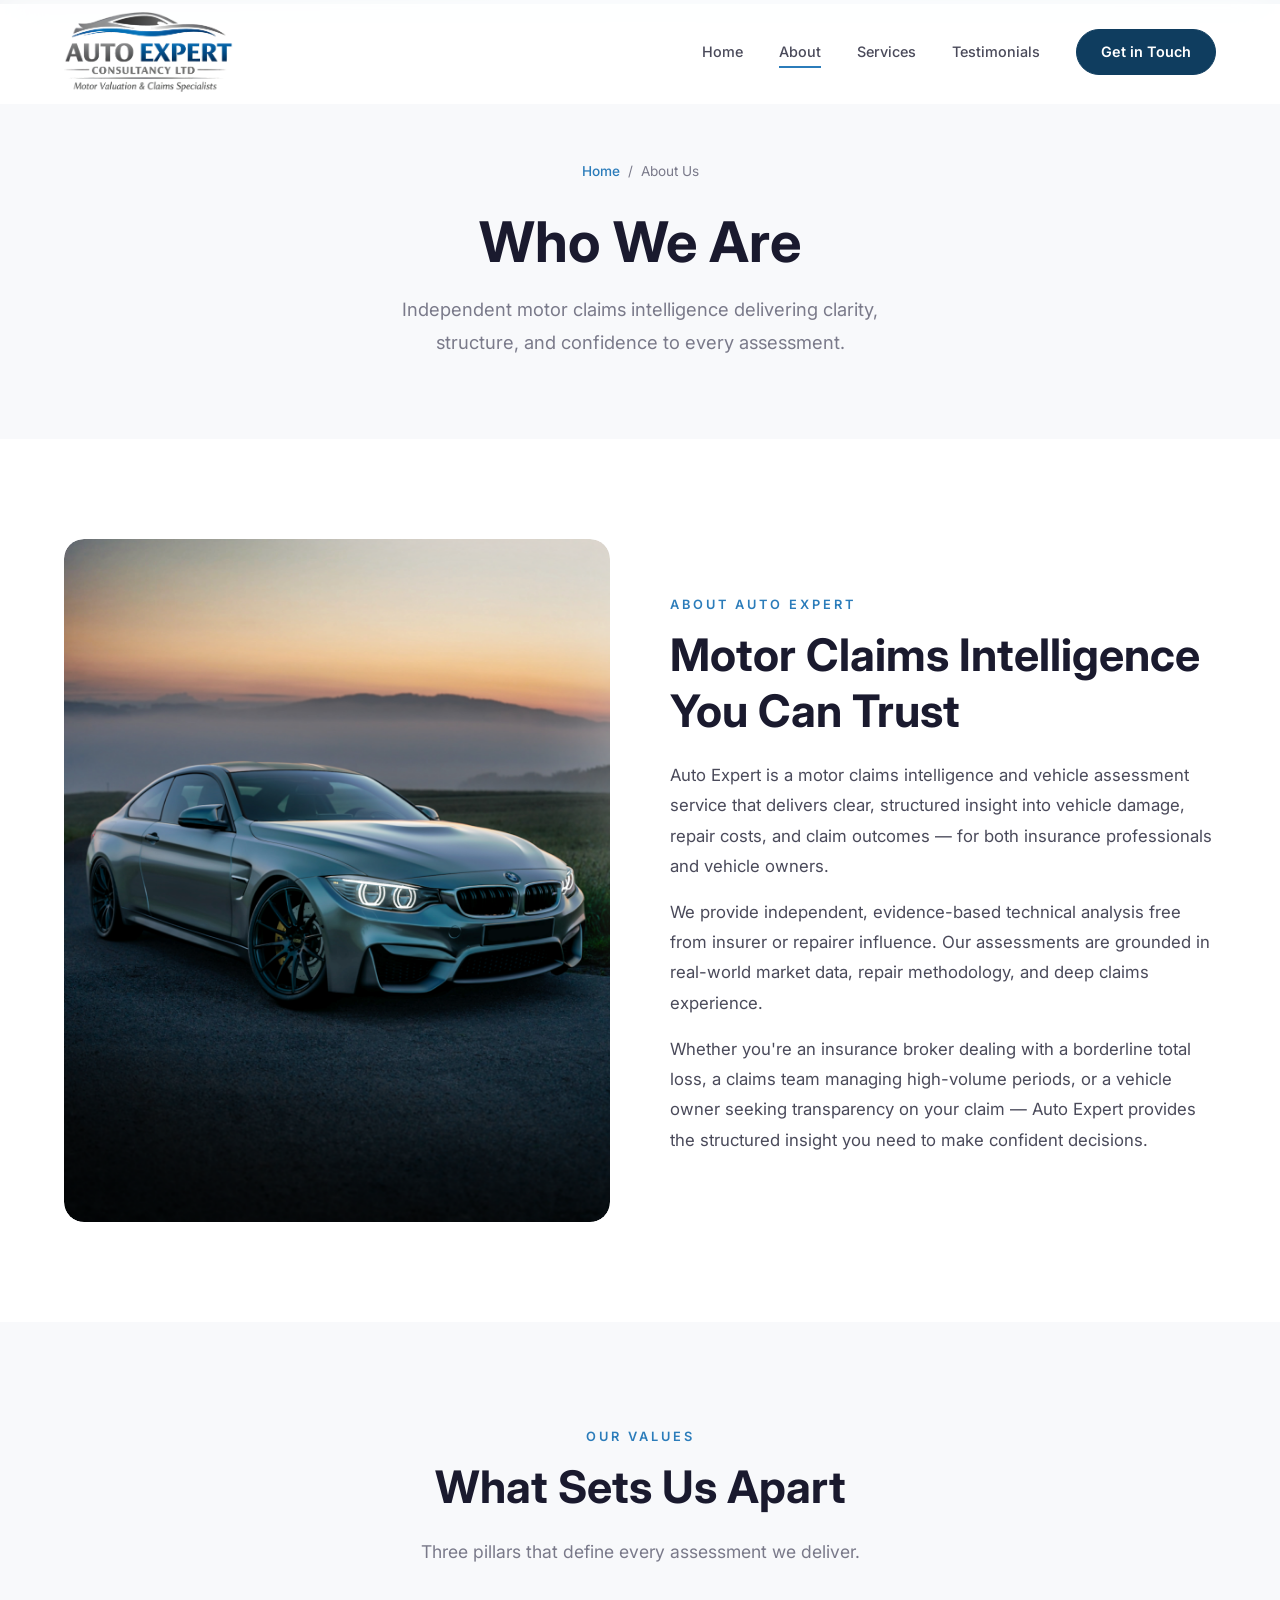
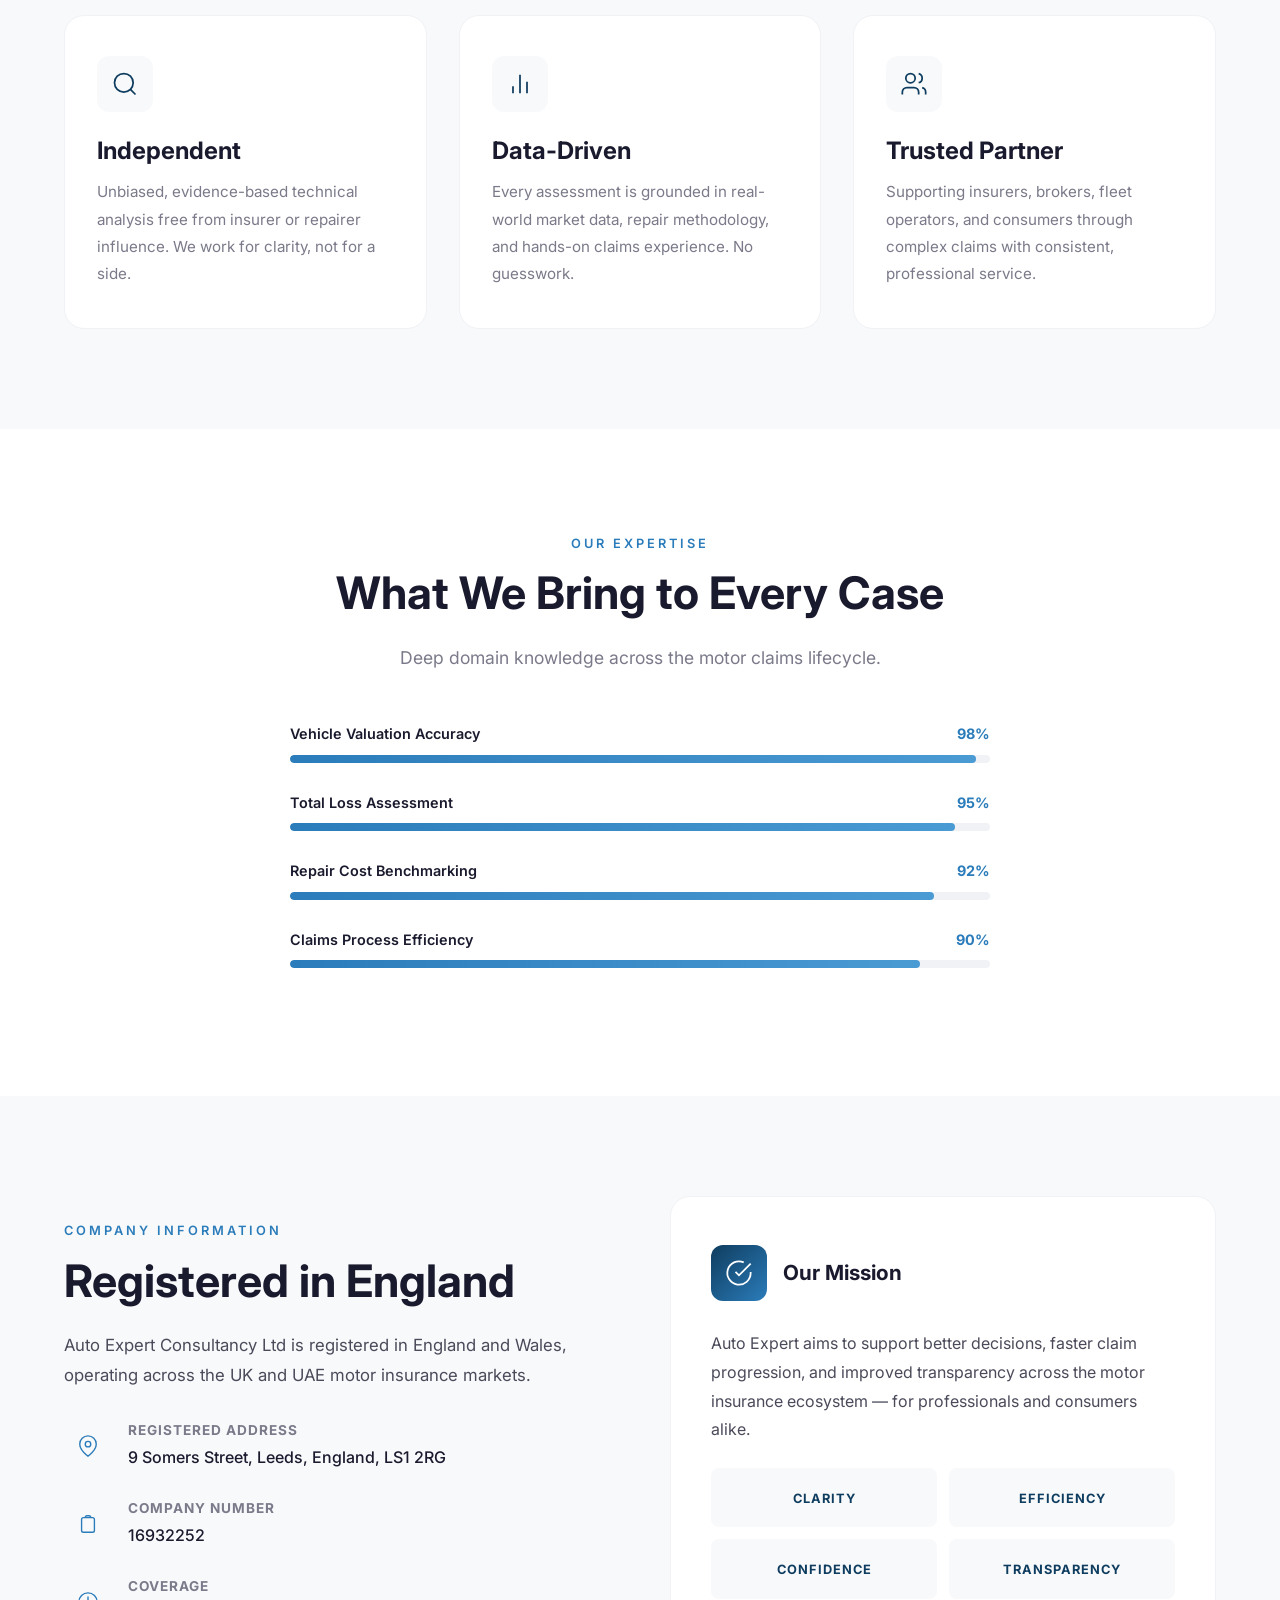
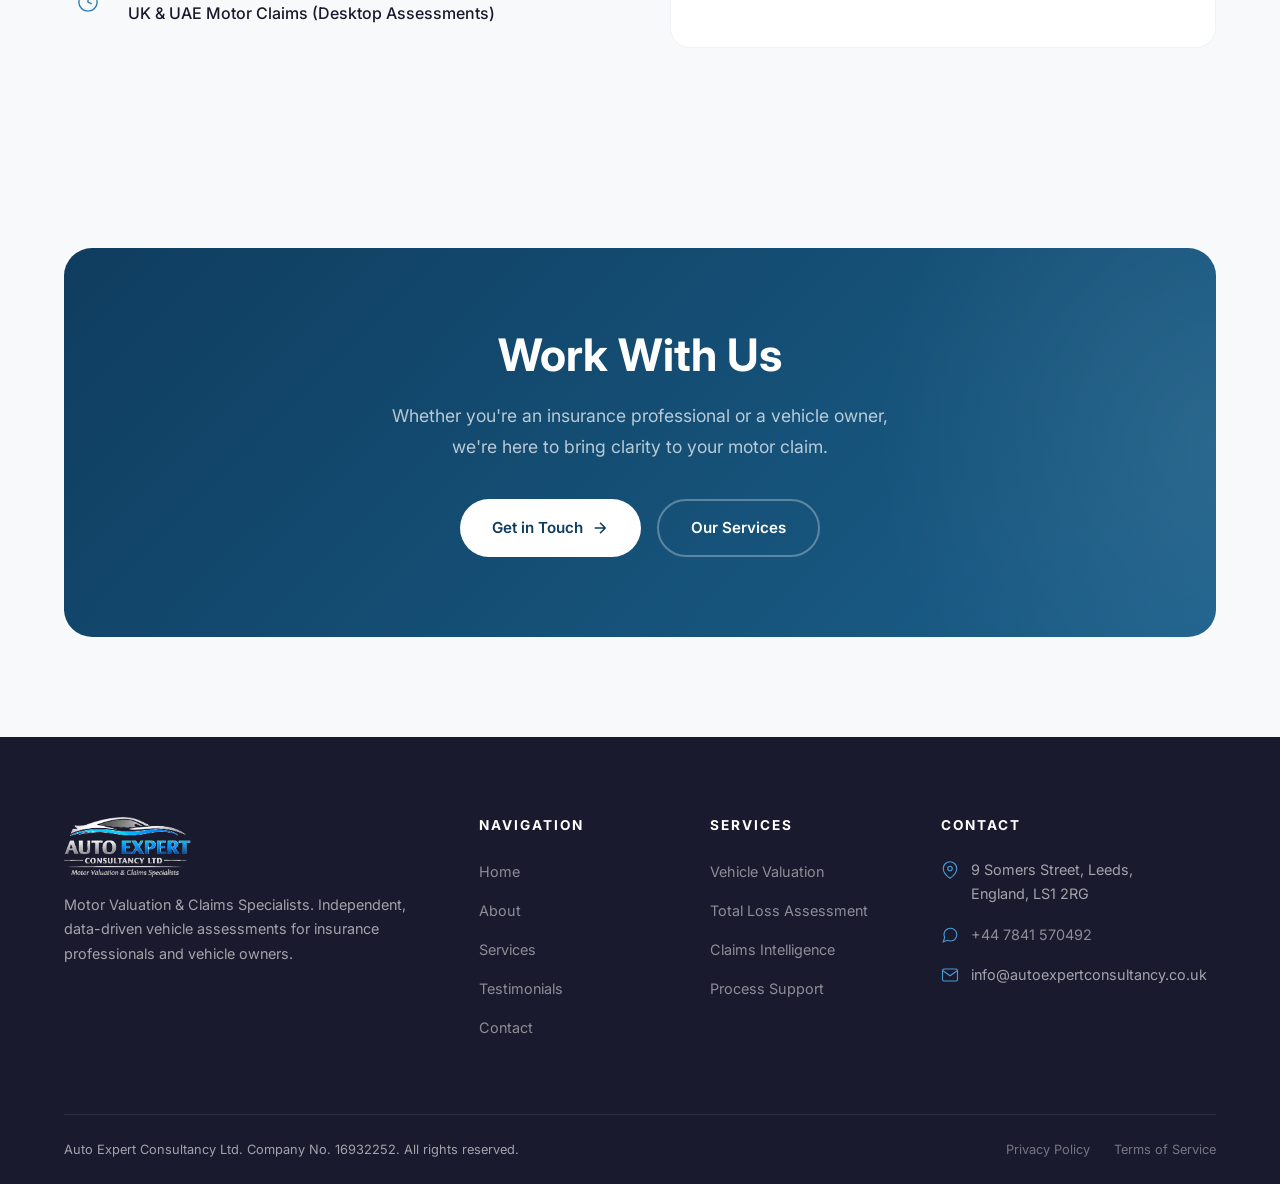
==== about.html @ 60168bc0 "Initial commit - Auto Expert Consultancy website Full multi-page website with modern animations, SVG" ====
<!DOCTYPE html>
<html lang="en">
<head>
  <meta charset="UTF-8">
  <meta name="viewport" content="width=device-width, initial-scale=1.0">
  <title>About Us | Auto Expert Consultancy Ltd</title>
  <meta name="description" content="Learn about Auto Expert Consultancy - an independent motor claims intelligence and vehicle assessment service operating across the UK and UAE.">
  <link rel="preconnect" href="https://fonts.googleapis.com">
  <link rel="preconnect" href="https://fonts.gstatic.com" crossorigin>
  <link href="https://fonts.googleapis.com/css2?family=Inter:wght@300;400;500;600;700;800&display=swap" rel="stylesheet">
  <link rel="stylesheet" href="css/style.css">
</head>
<body>

  <!-- Navigation -->
  <nav class="navbar navbar-inner" id="navbar">
    <div class="container">
      <a href="index.html" class="nav-logo">
        <img src="images/logo.png" alt="Auto Expert Consultancy Ltd" class="logo-img">
      </a>
      <div class="nav-links" id="navLinks">
        <a href="index.html">Home</a>
        <a href="about.html" class="active">About</a>
        <a href="services.html">Services</a>
        <a href="testimonials.html">Testimonials</a>
        <a href="contact.html" class="nav-cta">Get in Touch</a>
      </div>
      <div class="nav-toggle" id="navToggle">
        <span></span>
        <span></span>
        <span></span>
      </div>
    </div>
  </nav>
  <div class="nav-overlay" id="navOverlay"></div>

  <!-- Page Header -->
  <section class="page-header">
    <div class="container">
      <div class="breadcrumb">
        <a href="index.html">Home</a>
        <span>/</span>
        <span>About Us</span>
      </div>
      <h1>Who We Are</h1>
      <p>Independent motor claims intelligence delivering clarity, structure, and confidence to every assessment.</p>
    </div>
  </section>

  <!-- About Intro -->
  <section>
    <div class="container">
      <div class="about-intro">
        <div class="fade-left" style="border-radius:var(--radius-lg);overflow:hidden;">
          <img src="images/about-inspection.jpg" alt="Vehicle assessment and inspection" style="width:100%;height:100%;object-fit:cover;border-radius:var(--radius-lg);">
        </div>
        <div class="about-content fade-right">
          <span class="section-label">About Auto Expert</span>
          <h2>Motor Claims Intelligence You Can Trust</h2>
          <p>Auto Expert is a motor claims intelligence and vehicle assessment service that delivers clear, structured insight into vehicle damage, repair costs, and claim outcomes &mdash; for both insurance professionals and vehicle owners.</p>
          <p>We provide independent, evidence-based technical analysis free from insurer or repairer influence. Our assessments are grounded in real-world market data, repair methodology, and deep claims experience.</p>
          <p>Whether you're an insurance broker dealing with a borderline total loss, a claims team managing high-volume periods, or a vehicle owner seeking transparency on your claim &mdash; Auto Expert provides the structured insight you need to make confident decisions.</p>
        </div>
      </div>
    </div>
  </section>

  <!-- Core Values -->
  <section class="features" style="background: var(--grey-50);">
    <div class="container text-center">
      <span class="section-label fade-up">Our Values</span>
      <h2 class="section-title fade-up">What Sets Us Apart</h2>
      <p class="section-subtitle fade-up">Three pillars that define every assessment we deliver.</p>
    </div>
    <div class="container">
      <div class="features-grid">
        <div class="feature-card tilt-card fade-up" style="background: var(--white);">
          <div class="feature-icon">
            <svg viewBox="0 0 24 24"><circle cx="11" cy="11" r="8"/><path d="M21 21l-4.35-4.35"/></svg>
          </div>
          <h3>Independent</h3>
          <p>Unbiased, evidence-based technical analysis free from insurer or repairer influence. We work for clarity, not for a side.</p>
        </div>
        <div class="feature-card tilt-card fade-up" style="background: var(--white);">
          <div class="feature-icon">
            <svg viewBox="0 0 24 24"><path d="M18 20V10M12 20V4M6 20v-6"/></svg>
          </div>
          <h3>Data-Driven</h3>
          <p>Every assessment is grounded in real-world market data, repair methodology, and hands-on claims experience. No guesswork.</p>
        </div>
        <div class="feature-card tilt-card fade-up" style="background: var(--white);">
          <div class="feature-icon">
            <svg viewBox="0 0 24 24"><path d="M16 21v-2a4 4 0 0 0-4-4H6a4 4 0 0 0-4 4v2"/><circle cx="9" cy="7" r="4"/><path d="M22 21v-2a4 4 0 0 0-3-3.87M16 3.13a4 4 0 0 1 0 7.75"/></svg>
          </div>
          <h3>Trusted Partner</h3>
          <p>Supporting insurers, brokers, fleet operators, and consumers through complex claims with consistent, professional service.</p>
        </div>
      </div>
    </div>
  </section>

  <!-- Expertise Stats -->
  <section>
    <div class="container text-center">
      <span class="section-label fade-up">Our Expertise</span>
      <h2 class="section-title fade-up">What We Bring to Every Case</h2>
      <p class="section-subtitle fade-up">Deep domain knowledge across the motor claims lifecycle.</p>
    </div>
    <div class="container">
      <div style="max-width:700px;margin:0 auto;">
        <div class="stats-bar-item fade-up" style="margin-bottom:28px;">
          <div style="display:flex;justify-content:space-between;margin-bottom:8px;">
            <span style="font-weight:600;font-size:0.9rem;color:var(--grey-900);">Vehicle Valuation Accuracy</span>
            <span style="font-weight:700;color:var(--accent);font-size:0.9rem;">98%</span>
          </div>
          <div class="stats-bar"><div class="stats-bar-fill" data-width="98"></div></div>
        </div>
        <div class="stats-bar-item fade-up" style="margin-bottom:28px;">
          <div style="display:flex;justify-content:space-between;margin-bottom:8px;">
            <span style="font-weight:600;font-size:0.9rem;color:var(--grey-900);">Total Loss Assessment</span>
            <span style="font-weight:700;color:var(--accent);font-size:0.9rem;">95%</span>
          </div>
          <div class="stats-bar"><div class="stats-bar-fill" data-width="95"></div></div>
        </div>
        <div class="stats-bar-item fade-up" style="margin-bottom:28px;">
          <div style="display:flex;justify-content:space-between;margin-bottom:8px;">
            <span style="font-weight:600;font-size:0.9rem;color:var(--grey-900);">Repair Cost Benchmarking</span>
            <span style="font-weight:700;color:var(--accent);font-size:0.9rem;">92%</span>
          </div>
          <div class="stats-bar"><div class="stats-bar-fill" data-width="92"></div></div>
        </div>
        <div class="stats-bar-item fade-up" style="margin-bottom:28px;">
          <div style="display:flex;justify-content:space-between;margin-bottom:8px;">
            <span style="font-weight:600;font-size:0.9rem;color:var(--grey-900);">Claims Process Efficiency</span>
            <span style="font-weight:700;color:var(--accent);font-size:0.9rem;">90%</span>
          </div>
          <div class="stats-bar"><div class="stats-bar-fill" data-width="90"></div></div>
        </div>
      </div>
    </div>
  </section>

  <!-- Company Details -->
  <section style="background: var(--grey-50);">
    <div class="container">
      <div class="problems-grid">
        <div class="fade-left">
          <span class="section-label">Company Information</span>
          <h2 class="section-title">Registered in England</h2>
          <p>Auto Expert Consultancy Ltd is registered in England and Wales, operating across the UK and UAE motor insurance markets.</p>
          <div class="contact-info-list" style="margin-top: 32px;">
            <div class="contact-info-item">
              <div class="contact-info-icon">
                <svg viewBox="0 0 24 24"><path d="M21 10c0 7-9 13-9 13s-9-6-9-13a9 9 0 0 1 18 0z"/><circle cx="12" cy="10" r="3"/></svg>
              </div>
              <div>
                <h4>Registered Address</h4>
                <p>9 Somers Street, Leeds, England, LS1 2RG</p>
              </div>
            </div>
            <div class="contact-info-item">
              <div class="contact-info-icon">
                <svg viewBox="0 0 24 24"><path d="M9 5H7a2 2 0 0 0-2 2v12a2 2 0 0 0 2 2h10a2 2 0 0 0 2-2V7a2 2 0 0 0-2-2h-2M9 5a2 2 0 0 1 2-2h2a2 2 0 0 1 2 2M9 5h6"/></svg>
              </div>
              <div>
                <h4>Company Number</h4>
                <p>16932252</p>
              </div>
            </div>
            <div class="contact-info-item">
              <div class="contact-info-icon">
                <svg viewBox="0 0 24 24"><path d="M12 2C6.48 2 2 6.48 2 12s4.48 10 10 10 10-4.48 10-10S17.52 2 12 2z"/><path d="M12 6v6l4 2"/></svg>
              </div>
              <div>
                <h4>Coverage</h4>
                <p>UK & UAE Motor Claims (Desktop Assessments)</p>
              </div>
            </div>
          </div>
        </div>
        <div class="fade-right">
          <div class="clients-grid" style="grid-template-columns: 1fr;">
            <div class="client-card">
              <div class="client-card-header">
                <div class="client-card-icon">
                  <svg viewBox="0 0 24 24"><path d="M22 11.08V12a10 10 0 1 1-5.93-9.14"/><polyline points="22 4 12 14.01 9 11.01"/></svg>
                </div>
                <h3>Our Mission</h3>
              </div>
              <p style="font-style: normal; color: var(--grey-700); font-size: 1rem; line-height: 1.8;">Auto Expert aims to support better decisions, faster claim progression, and improved transparency across the motor insurance ecosystem &mdash; for professionals and consumers alike.</p>
              <div class="values-grid" style="grid-template-columns: repeat(2, 1fr); gap: 12px; margin-top: 24px;">
                <div style="text-align: center; padding: 16px; background: var(--grey-50); border-radius: var(--radius-sm);">
                  <strong style="color: var(--primary); font-size: 0.8rem; text-transform: uppercase; letter-spacing: 1px;">Clarity</strong>
                </div>
                <div style="text-align: center; padding: 16px; background: var(--grey-50); border-radius: var(--radius-sm);">
                  <strong style="color: var(--primary); font-size: 0.8rem; text-transform: uppercase; letter-spacing: 1px;">Efficiency</strong>
                </div>
                <div style="text-align: center; padding: 16px; background: var(--grey-50); border-radius: var(--radius-sm);">
                  <strong style="color: var(--primary); font-size: 0.8rem; text-transform: uppercase; letter-spacing: 1px;">Confidence</strong>
                </div>
                <div style="text-align: center; padding: 16px; background: var(--grey-50); border-radius: var(--radius-sm);">
                  <strong style="color: var(--primary); font-size: 0.8rem; text-transform: uppercase; letter-spacing: 1px;">Transparency</strong>
                </div>
              </div>
            </div>
          </div>
        </div>
      </div>
    </div>
  </section>

  <!-- CTA Section -->
  <section class="cta-section">
    <div class="container">
      <div class="cta-box">
        <h2 class="fade-up">Work With Us</h2>
        <p class="fade-up">Whether you're an insurance professional or a vehicle owner, we're here to bring clarity to your motor claim.</p>
        <div class="cta-buttons fade-up">
          <a href="contact.html" class="btn btn-white btn-magnetic">Get in Touch
            <svg viewBox="0 0 24 24" fill="none" stroke="currentColor" stroke-width="2"><path d="M5 12h14M12 5l7 7-7 7"/></svg>
          </a>
          <a href="services.html" class="btn btn-outline" style="border-color: rgba(255,255,255,0.3); color: white;">Our Services</a>
        </div>
      </div>
    </div>
  </section>

  <!-- Footer -->
  <footer class="footer">
    <div class="container">
      <div class="footer-grid">
        <div class="footer-brand">
          <a href="index.html" class="nav-logo" style="color: white;">
            <img src="images/logo.png" alt="Auto Expert Consultancy Ltd" class="logo-img">
          </a>
          <p>Motor Valuation & Claims Specialists. Independent, data-driven vehicle assessments for insurance professionals and vehicle owners.</p>
        </div>
        <div>
          <h4>Navigation</h4>
          <ul class="footer-links">
            <li><a href="index.html">Home</a></li>
            <li><a href="about.html">About</a></li>
            <li><a href="services.html">Services</a></li>
            <li><a href="testimonials.html">Testimonials</a></li>
            <li><a href="contact.html">Contact</a></li>
          </ul>
        </div>
        <div>
          <h4>Services</h4>
          <ul class="footer-links">
            <li><a href="services.html">Vehicle Valuation</a></li>
            <li><a href="services.html">Total Loss Assessment</a></li>
            <li><a href="services.html">Claims Intelligence</a></li>
            <li><a href="services.html">Process Support</a></li>
          </ul>
        </div>
        <div>
          <h4>Contact</h4>
          <div class="footer-contact-item">
            <svg viewBox="0 0 24 24"><path d="M21 10c0 7-9 13-9 13s-9-6-9-13a9 9 0 0 1 18 0z"/><circle cx="12" cy="10" r="3"/></svg>
            <span>9 Somers Street, Leeds,<br>England, LS1 2RG</span>
          </div>
          <div class="footer-contact-item">
            <svg viewBox="0 0 24 24"><path d="M21 11.5a8.38 8.38 0 0 1-.9 3.8 8.5 8.5 0 0 1-7.6 4.7 8.38 8.38 0 0 1-3.8-.9L3 21l1.9-5.7a8.38 8.38 0 0 1-.9-3.8 8.5 8.5 0 0 1 4.7-7.6 8.38 8.38 0 0 1 3.8-.9h.5a8.48 8.48 0 0 1 8 8v.5z"/></svg>
            <a href="https://wa.me/447841570492" target="_blank" style="color: rgba(255,255,255,0.5);">+44 7841 570492</a>
          </div>
          <div class="footer-contact-item">
            <svg viewBox="0 0 24 24"><path d="M4 4h16c1.1 0 2 .9 2 2v12c0 1.1-.9 2-2 2H4c-1.1 0-2-.9-2-2V6c0-1.1.9-2 2-2z"/><polyline points="22,6 12,13 2,6"/></svg>
            <span>info@autoexpertconsultancy.co.uk</span>
          </div>
        </div>
      </div>
      <div class="footer-bottom">
        <span>Auto Expert Consultancy Ltd. Company No. 16932252. All rights reserved.</span>
        <div class="footer-legal">
          <a href="#">Privacy Policy</a>
          <a href="#">Terms of Service</a>
        </div>
      </div>
    </div>
  </footer>

  <script src="js/main.js"></script>
</body>
</html>
---- css/style.css ----
/* ============================================
   AUTO EXPERT CONSULTANCY LTD
   Modern & Minimal Website
   ============================================ */

/* --- CSS Custom Properties --- */
:root {
  --primary: #0f3d5f;
  --primary-light: #1a5f8a;
  --accent: #2b7cba;
  --accent-light: #4a9ad4;
  --grey-900: #1a1a2e;
  --grey-700: #4a4a5a;
  --grey-500: #7a7a8a;
  --grey-300: #b8b8c8;
  --grey-100: #f0f2f5;
  --grey-50: #f8f9fb;
  --white: #ffffff;
  --shadow-sm: 0 1px 3px rgba(0,0,0,0.06);
  --shadow-md: 0 4px 16px rgba(0,0,0,0.08);
  --shadow-lg: 0 8px 32px rgba(0,0,0,0.10);
  --shadow-xl: 0 16px 48px rgba(0,0,0,0.12);
  --radius-sm: 8px;
  --radius-md: 12px;
  --radius-lg: 20px;
  --radius-xl: 28px;
  --transition: 0.3s cubic-bezier(0.4, 0, 0.2, 1);
  --max-width: 1200px;
}

/* --- Reset & Base --- */
*, *::before, *::after {
  margin: 0;
  padding: 0;
  box-sizing: border-box;
}

html {
  scroll-behavior: smooth;
  font-size: 16px;
}

body {
  font-family: 'Inter', -apple-system, BlinkMacSystemFont, 'Segoe UI', sans-serif;
  color: var(--grey-700);
  background: var(--white);
  line-height: 1.7;
  -webkit-font-smoothing: antialiased;
  overflow-x: hidden;
}

a {
  text-decoration: none;
  color: inherit;
  transition: var(--transition);
}

ul { list-style: none; }

img {
  max-width: 100%;
  display: block;
}

/* --- Typography --- */
h1, h2, h3, h4, h5, h6 {
  color: var(--grey-900);
  line-height: 1.25;
  font-weight: 700;
}

h1 { font-size: clamp(2.2rem, 5vw, 3.5rem); }
h2 { font-size: clamp(1.8rem, 4vw, 2.8rem); }
h3 { font-size: clamp(1.2rem, 2.5vw, 1.5rem); }
h4 { font-size: 1.1rem; }

p {
  font-size: 1.05rem;
  line-height: 1.8;
}

.section-label {
  display: inline-block;
  font-size: 0.8rem;
  font-weight: 600;
  letter-spacing: 3px;
  text-transform: uppercase;
  color: var(--accent);
  margin-bottom: 12px;
}

.section-title {
  margin-bottom: 20px;
}

.section-subtitle {
  font-size: 1.1rem;
  color: var(--grey-500);
  max-width: 640px;
  margin: 0 auto 48px;
}

/* --- Layout --- */
.container {
  max-width: var(--max-width);
  margin: 0 auto;
  padding: 0 24px;
}

section {
  padding: 100px 0;
}

.text-center { text-align: center; }

/* --- Buttons --- */
.btn {
  display: inline-flex;
  align-items: center;
  gap: 8px;
  padding: 14px 32px;
  font-size: 0.95rem;
  font-weight: 600;
  border-radius: 50px;
  border: none;
  cursor: pointer;
  transition: var(--transition);
  font-family: inherit;
}

.btn-primary {
  background: var(--primary);
  color: var(--white);
}

.btn-primary:hover {
  background: var(--primary-light);
  transform: translateY(-2px);
  box-shadow: var(--shadow-lg);
}

.btn-outline {
  background: transparent;
  color: var(--primary);
  border: 2px solid var(--primary);
}

.btn-outline:hover {
  background: var(--primary);
  color: var(--white);
  transform: translateY(-2px);
}

.btn-accent {
  background: var(--accent);
  color: var(--white);
}

.btn-accent:hover {
  background: var(--accent-light);
  transform: translateY(-2px);
  box-shadow: var(--shadow-lg);
}

.btn-white {
  background: var(--white);
  color: var(--primary);
}

.btn-white:hover {
  background: var(--grey-50);
  transform: translateY(-2px);
  box-shadow: var(--shadow-lg);
}

.btn svg {
  width: 18px;
  height: 18px;
}

/* ============================================
   NAVIGATION
   ============================================ */
.navbar {
  position: fixed;
  top: 0;
  left: 0;
  width: 100%;
  z-index: 1000;
  padding: 20px 0;
  transition: var(--transition);
  background: transparent;
}

.navbar.scrolled {
  background: rgba(255, 255, 255, 0.95);
  backdrop-filter: blur(20px);
  -webkit-backdrop-filter: blur(20px);
  padding: 12px 0;
  box-shadow: var(--shadow-sm);
}

.navbar .container {
  display: flex;
  align-items: center;
  justify-content: space-between;
}

.nav-logo {
  display: flex;
  align-items: center;
  gap: 12px;
  font-size: 1.25rem;
  font-weight: 700;
  color: var(--white);
}

.navbar.scrolled .nav-logo {
  color: var(--grey-900);
}

.nav-logo .logo-img {
  height: 80px;
  width: auto;
  object-fit: contain;
  transition: var(--transition);
  filter: brightness(1.8);
}

.navbar.scrolled .nav-logo .logo-img {
  height: 54px;
  filter: brightness(1);
}

.nav-logo .logo-icon {
  width: 40px;
  height: 40px;
  background: var(--white);
  border-radius: 10px;
  display: flex;
  align-items: center;
  justify-content: center;
}

.navbar.scrolled .nav-logo .logo-icon {
  background: var(--primary);
}

.nav-logo .logo-icon svg {
  width: 24px;
  height: 24px;
  fill: var(--primary);
}

.navbar.scrolled .nav-logo .logo-icon svg {
  fill: var(--white);
}

.nav-logo span {
  font-weight: 300;
  opacity: 0.8;
}

.nav-links {
  display: flex;
  align-items: center;
  gap: 36px;
}

.nav-links a {
  font-size: 0.9rem;
  font-weight: 500;
  color: rgba(255,255,255,0.85);
  position: relative;
}

.navbar.scrolled .nav-links a {
  color: var(--grey-700);
}

.nav-links a::after {
  content: '';
  position: absolute;
  bottom: -4px;
  left: 0;
  width: 0;
  height: 2px;
  background: var(--accent);
  transition: var(--transition);
}

.nav-links a:hover::after,
.nav-links a.active::after {
  width: 100%;
}

.nav-links a:hover {
  color: var(--white);
}

.navbar.scrolled .nav-links a:hover {
  color: var(--primary);
}

.nav-cta {
  padding: 10px 24px !important;
  background: rgba(255,255,255,0.15) !important;
  border: 1px solid rgba(255,255,255,0.3) !important;
  border-radius: 50px !important;
  color: var(--white) !important;
  font-weight: 600 !important;
}

.nav-cta:hover {
  background: var(--white) !important;
  color: var(--primary) !important;
}

.navbar.scrolled .nav-cta {
  background: var(--primary) !important;
  border-color: var(--primary) !important;
  color: var(--white) !important;
}

.navbar.scrolled .nav-cta:hover {
  background: var(--primary-light) !important;
}

.nav-cta::after { display: none !important; }

/* Hamburger */
.nav-toggle {
  display: none;
  flex-direction: column;
  gap: 5px;
  cursor: pointer;
  padding: 8px;
  z-index: 1001;
}

.nav-toggle span {
  width: 24px;
  height: 2px;
  background: var(--white);
  transition: var(--transition);
  border-radius: 2px;
}

.navbar.scrolled .nav-toggle span {
  background: var(--grey-900);
}

.nav-toggle.active span:nth-child(1) {
  transform: rotate(45deg) translate(5px, 5px);
}

.nav-toggle.active span:nth-child(2) {
  opacity: 0;
}

.nav-toggle.active span:nth-child(3) {
  transform: rotate(-45deg) translate(5px, -5px);
}

/* --- Inner page nav (dark text by default) --- */
.navbar-inner .nav-logo {
  color: var(--grey-900);
}

.navbar-inner .nav-logo .logo-img {
  filter: brightness(1);
}

.navbar-inner .nav-logo .logo-icon {
  background: var(--primary);
}

.navbar-inner .nav-logo .logo-icon svg {
  fill: var(--white);
}

.navbar-inner .nav-links a {
  color: var(--grey-700);
}

.navbar-inner .nav-links a:hover {
  color: var(--primary);
}

.navbar-inner .nav-cta {
  background: var(--primary) !important;
  border-color: var(--primary) !important;
  color: var(--white) !important;
}

.navbar-inner .nav-cta:hover {
  background: var(--primary-light) !important;
}

.navbar-inner .nav-toggle span {
  background: var(--grey-900);
}

.navbar-inner {
  background: rgba(255, 255, 255, 0.95);
  backdrop-filter: blur(20px);
  -webkit-backdrop-filter: blur(20px);
  padding: 12px 0;
}

/* ============================================
   HERO SECTION
   ============================================ */
.hero {
  position: relative;
  min-height: 100vh;
  display: flex;
  align-items: center;
  background: linear-gradient(135deg, var(--primary) 0%, #0a2a40 50%, #051a2b 100%);
  overflow: hidden;
  padding: 120px 0 100px;
}

.hero::before {
  content: '';
  position: absolute;
  top: -50%;
  right: -20%;
  width: 80%;
  height: 200%;
  background: radial-gradient(ellipse, rgba(43, 124, 186, 0.15) 0%, transparent 70%);
  pointer-events: none;
}

.hero::after {
  content: '';
  position: absolute;
  bottom: 0;
  left: 0;
  width: 100%;
  height: 120px;
  background: linear-gradient(to top, var(--white) 0%, transparent 100%);
  pointer-events: none;
}

.hero-grid {
  display: grid;
  grid-template-columns: 1fr 1fr;
  gap: 60px;
  align-items: center;
}

.hero-content {
  position: relative;
  z-index: 2;
}

.hero-badge {
  display: inline-flex;
  align-items: center;
  gap: 8px;
  background: rgba(255,255,255,0.1);
  border: 1px solid rgba(255,255,255,0.15);
  border-radius: 50px;
  padding: 6px 16px;
  font-size: 0.8rem;
  font-weight: 500;
  color: rgba(255,255,255,0.8);
  margin-bottom: 28px;
  backdrop-filter: blur(10px);
}

.hero-badge::before {
  content: '';
  width: 8px;
  height: 8px;
  background: #4ade80;
  border-radius: 50%;
  animation: pulse-dot 2s ease-in-out infinite;
}

@keyframes pulse-dot {
  0%, 100% { opacity: 1; }
  50% { opacity: 0.4; }
}

.hero h1 {
  color: var(--white);
  margin-bottom: 24px;
  letter-spacing: -0.5px;
}

.hero h1 .highlight {
  background: linear-gradient(135deg, var(--accent-light), #7ec8e3);
  -webkit-background-clip: text;
  -webkit-text-fill-color: transparent;
  background-clip: text;
}

.hero-text {
  font-size: 1.15rem;
  color: rgba(255,255,255,0.7);
  margin-bottom: 40px;
  max-width: 520px;
  line-height: 1.8;
}

.hero-buttons {
  display: flex;
  gap: 16px;
  flex-wrap: wrap;
}

.hero-visual {
  position: relative;
  z-index: 2;
}

.hero-float-illustration {
  position: absolute;
  bottom: -20px;
  right: -10px;
  animation: float 6s ease-in-out infinite;
  pointer-events: none;
}

.hero-card {
  background: rgba(255,255,255,0.07);
  backdrop-filter: blur(20px);
  -webkit-backdrop-filter: blur(20px);
  border: 1px solid rgba(255,255,255,0.12);
  border-radius: var(--radius-lg);
  padding: 40px;
  position: relative;
}

.hero-stats {
  display: grid;
  grid-template-columns: 1fr 1fr;
  gap: 24px;
}

.stat-item {
  text-align: center;
  padding: 24px 16px;
  background: rgba(255,255,255,0.05);
  border-radius: var(--radius-md);
  border: 1px solid rgba(255,255,255,0.08);
}

.stat-number {
  font-size: 2.2rem;
  font-weight: 800;
  color: var(--white);
  display: block;
  margin-bottom: 4px;
}

.stat-label {
  font-size: 0.8rem;
  color: rgba(255,255,255,0.5);
  text-transform: uppercase;
  letter-spacing: 1px;
  font-weight: 500;
}

/* ============================================
   PAGE HEADER (for inner pages)
   ============================================ */
.page-header {
  padding: 160px 0 80px;
  background: var(--grey-50);
  text-align: center;
  position: relative;
  overflow: hidden;
}

.page-header::before {
  content: '';
  position: absolute;
  top: 0;
  left: 0;
  width: 100%;
  height: 4px;
  background: linear-gradient(90deg, var(--primary), var(--accent), var(--primary-light));
}

.page-header h1 {
  margin-bottom: 16px;
}

.page-header p {
  color: var(--grey-500);
  font-size: 1.15rem;
  max-width: 560px;
  margin: 0 auto;
}

/* Breadcrumb */
.breadcrumb {
  display: flex;
  align-items: center;
  justify-content: center;
  gap: 8px;
  margin-bottom: 24px;
  font-size: 0.85rem;
  color: var(--grey-500);
}

.breadcrumb a {
  color: var(--accent);
  font-weight: 500;
}

.breadcrumb a:hover {
  color: var(--primary);
}

/* ============================================
   FEATURES / VALUE PROPS
   ============================================ */
.features {
  background: var(--white);
}

.features-grid {
  display: grid;
  grid-template-columns: repeat(3, 1fr);
  gap: 32px;
}

.feature-card {
  padding: 40px 32px;
  border-radius: var(--radius-lg);
  border: 1px solid var(--grey-100);
  transition: var(--transition);
  position: relative;
  overflow: hidden;
}

.feature-card::before {
  content: '';
  position: absolute;
  top: 0;
  left: 0;
  width: 100%;
  height: 3px;
  background: linear-gradient(90deg, var(--accent), var(--primary));
  opacity: 0;
  transition: var(--transition);
}

.feature-card:hover {
  border-color: transparent;
  box-shadow: var(--shadow-lg);
  transform: translateY(-4px);
}

.feature-card:hover::before {
  opacity: 1;
}

.feature-icon {
  width: 56px;
  height: 56px;
  background: var(--grey-50);
  border-radius: var(--radius-md);
  display: flex;
  align-items: center;
  justify-content: center;
  margin-bottom: 24px;
  transition: var(--transition);
}

.feature-card:hover .feature-icon {
  background: var(--primary);
}

.feature-icon svg {
  width: 28px;
  height: 28px;
  stroke: var(--primary);
  fill: none;
  stroke-width: 1.5;
  transition: var(--transition);
}

.feature-card:hover .feature-icon svg {
  stroke: var(--white);
}

.feature-card h3 {
  margin-bottom: 12px;
}

.feature-card p {
  font-size: 0.95rem;
  color: var(--grey-500);
}

/* ============================================
   PROBLEM SECTION
   ============================================ */
.problems {
  background: var(--grey-50);
}

.problems-grid {
  display: grid;
  grid-template-columns: 1fr 1fr;
  gap: 60px;
  align-items: center;
}

.problem-list {
  display: flex;
  flex-direction: column;
  gap: 24px;
}

.problem-item {
  display: flex;
  gap: 16px;
  padding: 24px;
  background: var(--white);
  border-radius: var(--radius-md);
  border: 1px solid var(--grey-100);
  transition: var(--transition);
}

.problem-item:hover {
  box-shadow: var(--shadow-md);
  border-color: transparent;
}

.problem-icon {
  flex-shrink: 0;
  width: 44px;
  height: 44px;
  background: linear-gradient(135deg, var(--accent), var(--primary));
  border-radius: 10px;
  display: flex;
  align-items: center;
  justify-content: center;
}

.problem-icon svg {
  width: 22px;
  height: 22px;
  stroke: var(--white);
  fill: none;
  stroke-width: 2;
}

.problem-item h4 {
  margin-bottom: 4px;
}

.problem-item p {
  font-size: 0.9rem;
  color: var(--grey-500);
}

/* ============================================
   SERVICES SECTION
   ============================================ */
.services-grid {
  display: grid;
  grid-template-columns: repeat(3, 1fr);
  gap: 32px;
}

.service-card {
  background: var(--white);
  border-radius: var(--radius-lg);
  border: 1px solid var(--grey-100);
  padding: 40px 32px;
  transition: var(--transition);
  position: relative;
  overflow: hidden;
}

.service-card:hover {
  box-shadow: var(--shadow-lg);
  transform: translateY(-4px);
  border-color: transparent;
}

.service-card-icon {
  width: 64px;
  height: 64px;
  background: linear-gradient(135deg, rgba(43,124,186,0.1), rgba(15,61,95,0.05));
  border-radius: var(--radius-md);
  display: flex;
  align-items: center;
  justify-content: center;
  margin-bottom: 24px;
}

.service-card-icon svg {
  width: 32px;
  height: 32px;
  stroke: var(--accent);
  fill: none;
  stroke-width: 1.5;
}

.service-card h3 {
  margin-bottom: 12px;
  font-size: 1.2rem;
}

.service-card p {
  font-size: 0.95rem;
  color: var(--grey-500);
  margin-bottom: 20px;
}

.service-card ul {
  margin-bottom: 24px;
}

.service-card ul li {
  font-size: 0.9rem;
  color: var(--grey-500);
  padding: 6px 0;
  padding-left: 20px;
  position: relative;
}

.service-card ul li::before {
  content: '';
  position: absolute;
  left: 0;
  top: 14px;
  width: 6px;
  height: 6px;
  background: var(--accent);
  border-radius: 50%;
}

/* ============================================
   PRICING CARDS
   ============================================ */
.pricing-grid {
  display: grid;
  grid-template-columns: repeat(auto-fit, minmax(260px, 1fr));
  gap: 28px;
}

.pricing-card {
  background: var(--white);
  border-radius: var(--radius-lg);
  border: 1px solid var(--grey-100);
  padding: 36px 28px;
  transition: var(--transition);
  position: relative;
}

.pricing-card.featured {
  border-color: var(--accent);
  box-shadow: var(--shadow-md);
}

.pricing-card.featured::before {
  content: 'Popular';
  position: absolute;
  top: -12px;
  right: 24px;
  background: var(--accent);
  color: var(--white);
  font-size: 0.75rem;
  font-weight: 600;
  padding: 4px 14px;
  border-radius: 50px;
}

.pricing-card:hover {
  box-shadow: var(--shadow-lg);
  transform: translateY(-4px);
}

.pricing-card h3 {
  font-size: 1.15rem;
  margin-bottom: 8px;
}

.pricing-price {
  font-size: 2rem;
  font-weight: 800;
  color: var(--primary);
  margin-bottom: 4px;
}

.pricing-price span {
  font-size: 0.9rem;
  font-weight: 400;
  color: var(--grey-500);
}

.pricing-desc {
  font-size: 0.9rem;
  color: var(--grey-500);
  margin-bottom: 24px;
  padding-bottom: 24px;
  border-bottom: 1px solid var(--grey-100);
}

.pricing-features {
  margin-bottom: 28px;
}

.pricing-features li {
  font-size: 0.9rem;
  color: var(--grey-700);
  padding: 8px 0;
  display: flex;
  align-items: center;
  gap: 10px;
}

.pricing-features li svg {
  width: 18px;
  height: 18px;
  stroke: #4ade80;
  fill: none;
  stroke-width: 2.5;
  flex-shrink: 0;
}

.pricing-card .btn {
  width: 100%;
  justify-content: center;
}

/* ============================================
   CLIENTS / WHO WE SERVE
   ============================================ */
.clients-grid {
  display: grid;
  grid-template-columns: 1fr 1fr;
  gap: 40px;
}

.client-card {
  background: var(--white);
  border-radius: var(--radius-lg);
  border: 1px solid var(--grey-100);
  padding: 48px 40px;
  transition: var(--transition);
}

.client-card:hover {
  box-shadow: var(--shadow-lg);
  border-color: transparent;
}

.client-card-header {
  display: flex;
  align-items: center;
  gap: 16px;
  margin-bottom: 28px;
}

.client-card-icon {
  width: 56px;
  height: 56px;
  background: linear-gradient(135deg, var(--primary), var(--accent));
  border-radius: var(--radius-md);
  display: flex;
  align-items: center;
  justify-content: center;
}

.client-card-icon svg {
  width: 28px;
  height: 28px;
  stroke: var(--white);
  fill: none;
  stroke-width: 1.5;
}

.client-card h3 {
  font-size: 1.3rem;
}

.client-card ul {
  margin-bottom: 20px;
}

.client-card ul li {
  font-size: 0.95rem;
  color: var(--grey-700);
  padding: 8px 0;
  padding-left: 20px;
  position: relative;
  border-bottom: 1px solid var(--grey-50);
}

.client-card ul li:last-child {
  border-bottom: none;
}

.client-card ul li::before {
  content: '>';
  position: absolute;
  left: 0;
  color: var(--accent);
  font-weight: 700;
}

.client-card > p {
  font-size: 0.9rem;
  color: var(--grey-500);
  font-style: italic;
}

/* ============================================
   TESTIMONIALS
   ============================================ */
.testimonials-grid {
  display: grid;
  grid-template-columns: repeat(auto-fit, minmax(340px, 1fr));
  gap: 32px;
}

.testimonial-card {
  background: var(--white);
  border-radius: var(--radius-lg);
  border: 1px solid var(--grey-100);
  padding: 36px 32px;
  transition: var(--transition);
  position: relative;
}

.testimonial-card:hover {
  box-shadow: var(--shadow-lg);
  border-color: transparent;
  transform: translateY(-4px);
}

.testimonial-quote {
  font-size: 2rem;
  color: var(--accent);
  opacity: 0.3;
  margin-bottom: 12px;
  line-height: 1;
}

.testimonial-card blockquote {
  font-size: 1rem;
  color: var(--grey-700);
  line-height: 1.8;
  margin-bottom: 24px;
  font-style: italic;
}

.testimonial-author {
  display: flex;
  align-items: center;
  gap: 12px;
}

.testimonial-avatar {
  width: 48px;
  height: 48px;
  background: linear-gradient(135deg, var(--primary), var(--accent));
  border-radius: 50%;
  display: flex;
  align-items: center;
  justify-content: center;
  color: var(--white);
  font-weight: 700;
  font-size: 1rem;
}

.testimonial-info strong {
  display: block;
  font-size: 0.95rem;
  color: var(--grey-900);
}

.testimonial-info span {
  font-size: 0.8rem;
  color: var(--grey-500);
}

.testimonial-stars {
  display: flex;
  gap: 2px;
  margin-bottom: 16px;
}

.testimonial-stars svg {
  width: 18px;
  height: 18px;
  fill: #f59e0b;
}

/* ============================================
   VISION / VALUES
   ============================================ */
.vision {
  background: linear-gradient(135deg, var(--primary) 0%, #0a2a40 100%);
  color: var(--white);
}

.vision h2 {
  color: var(--white);
}

.vision .section-subtitle {
  color: rgba(255,255,255,0.6);
}

.values-grid {
  display: grid;
  grid-template-columns: repeat(4, 1fr);
  gap: 24px;
  margin-top: 48px;
}

.value-item {
  text-align: center;
  padding: 32px 20px;
  background: rgba(255,255,255,0.06);
  border: 1px solid rgba(255,255,255,0.1);
  border-radius: var(--radius-md);
  transition: var(--transition);
}

.value-item:hover {
  background: rgba(255,255,255,0.1);
  transform: translateY(-4px);
}

.value-icon {
  width: 56px;
  height: 56px;
  margin: 0 auto 16px;
  background: rgba(255,255,255,0.1);
  border-radius: 50%;
  display: flex;
  align-items: center;
  justify-content: center;
}

.value-icon svg {
  width: 26px;
  height: 26px;
  stroke: var(--accent-light);
  fill: none;
  stroke-width: 1.5;
}

.value-item h4 {
  color: var(--white);
  font-size: 0.85rem;
  letter-spacing: 2px;
  text-transform: uppercase;
}

/* ============================================
   CTA SECTION
   ============================================ */
.cta-section {
  background: var(--grey-50);
}

.cta-box {
  background: linear-gradient(135deg, var(--primary) 0%, var(--primary-light) 100%);
  border-radius: var(--radius-xl);
  padding: 80px 60px;
  text-align: center;
  position: relative;
  overflow: hidden;
}

.cta-box::before {
  content: '';
  position: absolute;
  top: -50%;
  right: -30%;
  width: 60%;
  height: 200%;
  background: radial-gradient(ellipse, rgba(255,255,255,0.08) 0%, transparent 70%);
  pointer-events: none;
}

.cta-box h2 {
  color: var(--white);
  margin-bottom: 16px;
}

.cta-box p {
  color: rgba(255,255,255,0.7);
  font-size: 1.1rem;
  margin-bottom: 36px;
  max-width: 520px;
  margin-left: auto;
  margin-right: auto;
}

.cta-buttons {
  display: flex;
  gap: 16px;
  justify-content: center;
  flex-wrap: wrap;
}

/* ============================================
   CONTACT
   ============================================ */
.contact-grid {
  display: grid;
  grid-template-columns: 1fr 1fr;
  gap: 60px;
}

.contact-info-list {
  display: flex;
  flex-direction: column;
  gap: 28px;
  margin-top: 32px;
}

.contact-info-item {
  display: flex;
  gap: 16px;
  align-items: flex-start;
}

.contact-info-icon {
  width: 48px;
  height: 48px;
  background: var(--grey-50);
  border-radius: var(--radius-sm);
  display: flex;
  align-items: center;
  justify-content: center;
  flex-shrink: 0;
}

.contact-info-icon svg {
  width: 22px;
  height: 22px;
  stroke: var(--accent);
  fill: none;
  stroke-width: 1.5;
}

.contact-info-item h4 {
  font-size: 0.85rem;
  text-transform: uppercase;
  letter-spacing: 1px;
  color: var(--grey-500);
  margin-bottom: 4px;
}

.contact-info-item p {
  font-size: 1rem;
  color: var(--grey-900);
  font-weight: 500;
}

.contact-form {
  background: var(--white);
  border: 1px solid var(--grey-100);
  border-radius: var(--radius-lg);
  padding: 40px;
  box-shadow: var(--shadow-sm);
}

.contact-form h3 {
  margin-bottom: 28px;
}

.form-group {
  margin-bottom: 20px;
}

.form-group label {
  display: block;
  font-size: 0.85rem;
  font-weight: 600;
  color: var(--grey-700);
  margin-bottom: 6px;
}

.form-group input,
.form-group select,
.form-group textarea {
  width: 100%;
  padding: 12px 16px;
  border: 1px solid var(--grey-300);
  border-radius: var(--radius-sm);
  font-size: 0.95rem;
  font-family: inherit;
  color: var(--grey-900);
  transition: var(--transition);
  background: var(--white);
}

.form-group input:focus,
.form-group select:focus,
.form-group textarea:focus {
  outline: none;
  border-color: var(--accent);
  box-shadow: 0 0 0 3px rgba(43,124,186,0.1);
}

.form-group textarea {
  resize: vertical;
  min-height: 120px;
}

.form-row {
  display: grid;
  grid-template-columns: 1fr 1fr;
  gap: 16px;
}

/* ============================================
   HOW IT WORKS
   ============================================ */
.process-steps {
  display: grid;
  grid-template-columns: repeat(4, 1fr);
  gap: 32px;
  margin-top: 48px;
}

.process-step {
  text-align: center;
  position: relative;
}

.process-step::after {
  content: '';
  position: absolute;
  top: 36px;
  right: -16px;
  width: 32px;
  height: 2px;
  background: var(--grey-300);
}

.process-step:last-child::after {
  display: none;
}

.step-number {
  width: 72px;
  height: 72px;
  margin: 0 auto 20px;
  background: var(--grey-50);
  border: 2px solid var(--grey-100);
  border-radius: 50%;
  display: flex;
  align-items: center;
  justify-content: center;
  font-size: 1.5rem;
  font-weight: 800;
  color: var(--accent);
  transition: var(--transition);
}

.process-step:hover .step-number {
  background: var(--primary);
  border-color: var(--primary);
  color: var(--white);
}

.process-step h4 {
  margin-bottom: 8px;
}

.process-step p {
  font-size: 0.9rem;
  color: var(--grey-500);
}

/* ============================================
   ABOUT PAGE SPECIFICS
   ============================================ */
.about-intro {
  display: grid;
  grid-template-columns: 1fr 1fr;
  gap: 60px;
  align-items: center;
}

.about-image-placeholder {
  background: linear-gradient(135deg, var(--primary) 0%, var(--accent) 100%);
  border-radius: var(--radius-lg);
  aspect-ratio: 4/3;
  display: flex;
  align-items: center;
  justify-content: center;
  position: relative;
  overflow: hidden;
}

.about-image-placeholder svg {
  width: 120px;
  height: 120px;
  stroke: rgba(255,255,255,0.3);
  fill: none;
  stroke-width: 1;
}

.about-content h2 {
  margin-bottom: 20px;
}

.about-content p {
  margin-bottom: 16px;
}

/* ============================================
   FOOTER
   ============================================ */
.footer {
  background: var(--grey-900);
  color: rgba(255,255,255,0.6);
  padding: 80px 0 0;
}

.footer-grid {
  display: grid;
  grid-template-columns: 2fr 1fr 1fr 1.5fr;
  gap: 48px;
  padding-bottom: 60px;
  border-bottom: 1px solid rgba(255,255,255,0.08);
}

.footer-brand .nav-logo .logo-img {
  height: 60px;
  filter: brightness(1.8);
}

.footer-brand p {
  margin-top: 16px;
  font-size: 0.9rem;
  line-height: 1.7;
}

.footer h4 {
  color: var(--white);
  font-size: 0.85rem;
  text-transform: uppercase;
  letter-spacing: 2px;
  margin-bottom: 24px;
}

.footer-links li {
  margin-bottom: 12px;
}

.footer-links a {
  font-size: 0.9rem;
  color: rgba(255,255,255,0.5);
}

.footer-links a:hover {
  color: var(--white);
}

.footer-contact-item {
  display: flex;
  gap: 12px;
  align-items: flex-start;
  margin-bottom: 16px;
  font-size: 0.9rem;
}

.footer-contact-item svg {
  width: 18px;
  height: 18px;
  stroke: var(--accent-light);
  fill: none;
  stroke-width: 1.5;
  flex-shrink: 0;
  margin-top: 3px;
}

.footer-bottom {
  padding: 24px 0;
  display: flex;
  align-items: center;
  justify-content: space-between;
  font-size: 0.8rem;
}

.footer-bottom a {
  color: rgba(255,255,255,0.4);
}

.footer-bottom a:hover {
  color: var(--white);
}

.footer-legal {
  display: flex;
  gap: 24px;
}

/* ============================================
   SCROLL ANIMATIONS (existing)
   ============================================ */
.fade-up {
  opacity: 0;
  transform: translateY(30px);
  transition: opacity 0.6s ease, transform 0.6s ease;
}

.fade-up.visible {
  opacity: 1;
  transform: translateY(0);
}

/* ============================================
   RESPONSIVE (existing)
   ============================================ */
@media (max-width: 1024px) {
  .hero-grid {
    grid-template-columns: 1fr;
    text-align: center;
  }

  .hero-text {
    margin: 0 auto 40px;
  }

  .hero-buttons {
    justify-content: center;
  }

  .hero-visual {
    max-width: 500px;
    margin: 0 auto;
  }

  .features-grid,
  .services-grid {
    grid-template-columns: repeat(2, 1fr);
  }

  .problems-grid,
  .about-intro {
    grid-template-columns: 1fr;
  }

  .values-grid {
    grid-template-columns: repeat(2, 1fr);
  }

  .process-steps {
    grid-template-columns: repeat(2, 1fr);
  }

  .process-step::after {
    display: none;
  }

  .footer-grid {
    grid-template-columns: 1fr 1fr;
  }

  .contact-grid {
    grid-template-columns: 1fr;
  }
}

@media (max-width: 768px) {
  section {
    padding: 72px 0;
  }

  .nav-links {
    position: fixed;
    top: 0;
    right: -100%;
    width: 80%;
    max-width: 320px;
    height: 100vh;
    background: var(--white);
    flex-direction: column;
    justify-content: center;
    gap: 28px;
    padding: 40px;
    box-shadow: var(--shadow-xl);
    transition: var(--transition);
  }

  .nav-links.active {
    right: 0;
  }

  .nav-links a {
    color: var(--grey-700) !important;
    font-size: 1.1rem;
  }

  .nav-cta {
    background: var(--primary) !important;
    border-color: var(--primary) !important;
    color: var(--white) !important;
  }

  .nav-toggle {
    display: flex;
  }

  .nav-logo .logo-img {
    height: 55px;
  }

  .navbar.scrolled .nav-logo .logo-img {
    height: 42px;
  }

  .features-grid,
  .services-grid {
    grid-template-columns: 1fr;
  }

  .clients-grid {
    grid-template-columns: 1fr;
  }

  .values-grid {
    grid-template-columns: 1fr 1fr;
  }

  .hero-stats {
    grid-template-columns: 1fr 1fr;
    gap: 16px;
  }

  .cta-box {
    padding: 48px 28px;
  }

  .form-row {
    grid-template-columns: 1fr;
  }

  .footer-grid {
    grid-template-columns: 1fr;
    gap: 36px;
  }

  .footer-bottom {
    flex-direction: column;
    gap: 12px;
    text-align: center;
  }

  .pricing-grid {
    grid-template-columns: 1fr;
    max-width: 400px;
    margin: 0 auto;
  }

  .testimonials-grid {
    grid-template-columns: 1fr;
  }
}

@media (max-width: 480px) {
  .hero {
    padding: 100px 0 80px;
  }

  .hero-buttons {
    flex-direction: column;
    align-items: center;
  }

  .btn {
    width: 100%;
    justify-content: center;
  }

  .values-grid {
    grid-template-columns: 1fr;
  }

  .process-steps {
    grid-template-columns: 1fr;
  }
}

/* ============================================
   MOBILE OVERLAY
   ============================================ */
.nav-overlay {
  position: fixed;
  top: 0;
  left: 0;
  width: 100%;
  height: 100%;
  background: rgba(0,0,0,0.4);
  z-index: 999;
  opacity: 0;
  pointer-events: none;
  transition: var(--transition);
}

.nav-overlay.active {
  opacity: 1;
  pointer-events: all;
}


/* ============================================
   ============================================
   ENHANCEMENTS - NEW STYLES BELOW
   ============================================
   ============================================ */


/* ============================================
   1. NEW ANIMATION KEYFRAMES
   ============================================ */

@keyframes fadeInLeft {
  from {
    opacity: 0;
    transform: translateX(-40px);
  }
  to {
    opacity: 1;
    transform: translateX(0);
  }
}

@keyframes fadeInRight {
  from {
    opacity: 0;
    transform: translateX(40px);
  }
  to {
    opacity: 1;
    transform: translateX(0);
  }
}

@keyframes scaleUp {
  from {
    opacity: 0;
    transform: scale(0.8);
  }
  to {
    opacity: 1;
    transform: scale(1);
  }
}

@keyframes float {
  0%, 100% {
    transform: translateY(0px);
  }
  50% {
    transform: translateY(-20px);
  }
}

@keyframes shimmer {
  0% {
    background-position: -200% 0;
  }
  100% {
    background-position: 200% 0;
  }
}

@keyframes gradient-shift {
  0% {
    background-position: 0% 50%;
  }
  50% {
    background-position: 100% 50%;
  }
  100% {
    background-position: 0% 50%;
  }
}

@keyframes pulse-ring {
  0% {
    transform: scale(0.8);
    opacity: 1;
  }
  100% {
    transform: scale(2.2);
    opacity: 0;
  }
}

@keyframes slide-up {
  from {
    opacity: 0;
    transform: translateY(100%);
    clip-path: inset(100% 0 0 0);
  }
  to {
    opacity: 1;
    transform: translateY(0);
    clip-path: inset(0 0 0 0);
  }
}

@keyframes rotate-slow {
  from {
    transform: rotate(0deg);
  }
  to {
    transform: rotate(360deg);
  }
}

@keyframes dash {
  0% {
    stroke-dashoffset: 1000;
  }
  100% {
    stroke-dashoffset: 0;
  }
}

@keyframes bounce-subtle {
  0%, 100% {
    transform: translateY(0);
  }
  25% {
    transform: translateY(-6px);
  }
  50% {
    transform: translateY(0);
  }
  75% {
    transform: translateY(-3px);
  }
}

@keyframes glow {
  0%, 100% {
    box-shadow: 0 0 5px rgba(43, 124, 186, 0.2),
                0 0 20px rgba(43, 124, 186, 0.1);
  }
  50% {
    box-shadow: 0 0 15px rgba(43, 124, 186, 0.4),
                0 0 40px rgba(43, 124, 186, 0.2);
  }
}

@keyframes blink {
  0%, 100% { opacity: 1; }
  50% { opacity: 0; }
}

@keyframes marquee-scroll {
  0% {
    transform: translateX(0);
  }
  100% {
    transform: translateX(-50%);
  }
}

@keyframes loader-fade-out {
  0% {
    opacity: 1;
    visibility: visible;
  }
  100% {
    opacity: 0;
    visibility: hidden;
  }
}

@keyframes spin-loader {
  0% {
    transform: rotate(0deg);
  }
  100% {
    transform: rotate(360deg);
  }
}

@keyframes stats-fill {
  from {
    width: 0%;
  }
  to {
    width: var(--fill-width, 0%);
  }
}

@keyframes float-shape {
  0%, 100% {
    transform: translateY(0) rotate(0deg);
  }
  25% {
    transform: translateY(-15px) rotate(5deg);
  }
  50% {
    transform: translateY(-25px) rotate(0deg);
  }
  75% {
    transform: translateY(-10px) rotate(-5deg);
  }
}

@keyframes wave-motion {
  0% {
    transform: translateX(0) translateZ(0) scaleY(1);
  }
  50% {
    transform: translateX(-25%) translateZ(0) scaleY(0.55);
  }
  100% {
    transform: translateX(-50%) translateZ(0) scaleY(1);
  }
}


/* ============================================
   2. NEW ANIMATION CLASSES
   ============================================ */

/* Fade Left */
.fade-left {
  opacity: 0;
  transform: translateX(-40px);
  transition: opacity 0.6s ease, transform 0.6s ease;
}

.fade-left.visible {
  opacity: 1;
  transform: translateX(0);
}

/* Fade Right */
.fade-right {
  opacity: 0;
  transform: translateX(40px);
  transition: opacity 0.6s ease, transform 0.6s ease;
}

.fade-right.visible {
  opacity: 1;
  transform: translateX(0);
}

/* Scale Up */
.scale-up {
  opacity: 0;
  transform: scale(0.8);
  transition: opacity 0.6s ease, transform 0.6s ease;
}

.scale-up.visible {
  opacity: 1;
  transform: scale(1);
}

/* Staggered Fade Up Delays */
.fade-up-delay-1 {
  opacity: 0;
  transform: translateY(30px);
  transition: opacity 0.6s ease 0.2s, transform 0.6s ease 0.2s;
}

.fade-up-delay-1.visible {
  opacity: 1;
  transform: translateY(0);
}

.fade-up-delay-2 {
  opacity: 0;
  transform: translateY(30px);
  transition: opacity 0.6s ease 0.4s, transform 0.6s ease 0.4s;
}

.fade-up-delay-2.visible {
  opacity: 1;
  transform: translateY(0);
}

.fade-up-delay-3 {
  opacity: 0;
  transform: translateY(30px);
  transition: opacity 0.6s ease 0.6s, transform 0.6s ease 0.6s;
}

.fade-up-delay-3.visible {
  opacity: 1;
  transform: translateY(0);
}

.fade-up-delay-4 {
  opacity: 0;
  transform: translateY(30px);
  transition: opacity 0.6s ease 0.8s, transform 0.6s ease 0.8s;
}

.fade-up-delay-4.visible {
  opacity: 1;
  transform: translateY(0);
}


/* ============================================
   3. FLOATING PARTICLES / SHAPES (CSS-only)
   ============================================ */

.hero-particles {
  position: absolute;
  inset: 0;
  overflow: hidden;
  pointer-events: none;
  z-index: 1;
}

.particle {
  position: absolute;
  border-radius: 50%;
  background: rgba(255, 255, 255, 0.06);
  animation: float 6s ease-in-out infinite;
}

.particle:nth-child(1) {
  width: 6px;
  height: 6px;
  top: 15%;
  left: 10%;
  animation-delay: 0s;
  animation-duration: 6s;
}

.particle:nth-child(2) {
  width: 10px;
  height: 10px;
  top: 30%;
  left: 75%;
  animation-delay: 1s;
  animation-duration: 7s;
}

.particle:nth-child(3) {
  width: 4px;
  height: 4px;
  top: 60%;
  left: 25%;
  animation-delay: 2s;
  animation-duration: 5s;
}

.particle:nth-child(4) {
  width: 8px;
  height: 8px;
  top: 80%;
  left: 60%;
  animation-delay: 0.5s;
  animation-duration: 8s;
}

.particle:nth-child(5) {
  width: 5px;
  height: 5px;
  top: 45%;
  left: 90%;
  animation-delay: 1.5s;
  animation-duration: 6.5s;
}

.particle:nth-child(6) {
  width: 12px;
  height: 12px;
  top: 20%;
  left: 50%;
  animation-delay: 3s;
  animation-duration: 7.5s;
}

.particle:nth-child(7) {
  width: 3px;
  height: 3px;
  top: 70%;
  left: 40%;
  animation-delay: 2.5s;
  animation-duration: 5.5s;
}

.particle:nth-child(8) {
  width: 7px;
  height: 7px;
  top: 10%;
  left: 85%;
  animation-delay: 4s;
  animation-duration: 9s;
}

/* Geometric floating shapes */
.hero-shape {
  position: absolute;
  pointer-events: none;
  z-index: 1;
  opacity: 0.06;
  animation: float-shape 8s ease-in-out infinite;
}

.hero-shape--circle {
  border-radius: 50%;
  border: 2px solid rgba(255, 255, 255, 0.5);
}

.hero-shape--square {
  transform: rotate(45deg);
  border: 2px solid rgba(255, 255, 255, 0.5);
}

.hero-shape--sm {
  width: 40px;
  height: 40px;
}

.hero-shape--md {
  width: 80px;
  height: 80px;
}

.hero-shape--lg {
  width: 120px;
  height: 120px;
}

.hero-shape:nth-child(1) {
  top: 10%;
  right: 5%;
  animation-delay: 0s;
}

.hero-shape:nth-child(2) {
  bottom: 20%;
  left: 5%;
  animation-delay: 2s;
  animation-duration: 10s;
}

.hero-shape:nth-child(3) {
  top: 50%;
  right: 15%;
  animation-delay: 4s;
  animation-duration: 12s;
}


/* ============================================
   4. SCROLL PROGRESS BAR
   ============================================ */

.scroll-progress {
  position: fixed;
  top: 0;
  left: 0;
  height: 3px;
  background: linear-gradient(90deg, var(--accent), var(--accent-light));
  z-index: 9999;
  transition: width 0.1s linear;
  width: 0%;
  border-radius: 0 2px 2px 0;
}


/* ============================================
   5. ANIMATED COUNTER STYLES
   ============================================ */

.counter {
  display: inline-block;
  font-variant-numeric: tabular-nums;
  transition: all 0.4s ease;
}

.counter-large {
  font-size: 3rem;
  font-weight: 800;
  color: var(--primary);
  line-height: 1.1;
}

.counter-unit {
  font-size: 1.2rem;
  font-weight: 600;
  color: var(--accent);
  margin-left: 2px;
}

.counter-wrapper {
  text-align: center;
  padding: 32px 20px;
}

.counter-wrapper .counter-label {
  display: block;
  font-size: 0.85rem;
  color: var(--grey-500);
  margin-top: 8px;
  text-transform: uppercase;
  letter-spacing: 1px;
  font-weight: 500;
}

.counters-grid {
  display: grid;
  grid-template-columns: repeat(4, 1fr);
  gap: 32px;
}


/* ============================================
   6. TYPEWRITER CURSOR
   ============================================ */

.typewriter-cursor {
  display: inline-block;
  width: 3px;
  height: 1em;
  background: var(--accent-light);
  animation: blink 1s step-end infinite;
  margin-left: 4px;
  vertical-align: text-bottom;
}

.typewriter-text {
  display: inline;
  overflow: hidden;
  white-space: nowrap;
}


/* ============================================
   7. ENHANCED CARD HOVER EFFECTS
   ============================================ */

/* Tilt Card */
.tilt-card {
  perspective: 1000px;
  transform-style: preserve-3d;
  transition: transform 0.4s ease;
}

.tilt-card:hover {
  transform: perspective(1000px) rotateX(2deg) rotateY(-2deg) translateY(-4px);
}

/* Animated Gradient Border on Featured Cards */
.gradient-border-card {
  position: relative;
  z-index: 1;
}

.gradient-border-card::after {
  content: '';
  position: absolute;
  inset: -2px;
  border-radius: inherit;
  background: linear-gradient(135deg, var(--accent), var(--primary), var(--accent-light), var(--primary-light));
  background-size: 300% 300%;
  z-index: -1;
  opacity: 0;
  transition: opacity var(--transition);
  animation: gradient-shift 4s ease infinite;
}

.gradient-border-card:hover::after {
  opacity: 1;
}

.gradient-border-card > * {
  position: relative;
  z-index: 1;
}

/* Card Shine Effect */
.card-shine {
  position: relative;
  overflow: hidden;
}

.card-shine::before {
  content: '';
  position: absolute;
  top: 0;
  left: -75%;
  width: 50%;
  height: 100%;
  background: linear-gradient(
    90deg,
    transparent,
    rgba(255, 255, 255, 0.08),
    transparent
  );
  transform: skewX(-25deg);
  transition: left 0.6s ease;
  z-index: 2;
  pointer-events: none;
}

.card-shine:hover::before {
  left: 125%;
}


/* ============================================
   8. GLASSMORPHISM ENHANCEMENT
   ============================================ */

.glass {
  background: rgba(255, 255, 255, 0.08);
  backdrop-filter: blur(20px);
  -webkit-backdrop-filter: blur(20px);
  border: 1px solid rgba(255, 255, 255, 0.12);
  border-radius: var(--radius-lg);
}

.glass-dark {
  background: rgba(15, 61, 95, 0.6);
  backdrop-filter: blur(20px);
  -webkit-backdrop-filter: blur(20px);
  border: 1px solid rgba(255, 255, 255, 0.08);
  border-radius: var(--radius-lg);
}

.glass-light {
  background: rgba(255, 255, 255, 0.7);
  backdrop-filter: blur(16px);
  -webkit-backdrop-filter: blur(16px);
  border: 1px solid rgba(255, 255, 255, 0.5);
  border-radius: var(--radius-lg);
}


/* ============================================
   9. ANIMATED SECTION DIVIDERS
   ============================================ */

/* Wavy SVG Divider */
.section-divider {
  position: relative;
  width: 100%;
  height: 80px;
  overflow: hidden;
  line-height: 0;
}

.section-divider svg {
  position: absolute;
  bottom: 0;
  left: 0;
  width: 100%;
  height: 100%;
}

.section-divider--top {
  transform: rotate(180deg);
}

.section-divider--white svg path {
  fill: var(--white);
}

.section-divider--grey svg path {
  fill: var(--grey-50);
}

.section-divider--dark svg path {
  fill: var(--grey-900);
}

/* Animated Gradient Line Divider */
.gradient-divider {
  width: 100%;
  height: 3px;
  background: linear-gradient(90deg,
    transparent,
    var(--accent),
    var(--primary),
    var(--accent-light),
    transparent
  );
  background-size: 200% 100%;
  animation: gradient-shift 4s ease infinite;
  border: none;
  margin: 0;
}

.gradient-divider--thick {
  height: 4px;
}

.gradient-divider--centered {
  max-width: 200px;
  margin: 24px auto;
  border-radius: 2px;
}


/* ============================================
   10. ENHANCED HERO
   ============================================ */

/* Hero Glow */
.hero-glow {
  position: absolute;
  top: 50%;
  left: 50%;
  transform: translate(-50%, -50%);
  width: 600px;
  height: 600px;
  background: radial-gradient(circle, rgba(43, 124, 186, 0.2) 0%, transparent 70%);
  pointer-events: none;
  z-index: 1;
  animation: pulse-ring 6s ease-in-out infinite;
}

/* Enhanced Hero Card with glassmorphism */
.hero-card-enhanced {
  background: rgba(255, 255, 255, 0.07);
  backdrop-filter: blur(24px);
  -webkit-backdrop-filter: blur(24px);
  border: 1px solid rgba(255, 255, 255, 0.12);
  border-radius: var(--radius-lg);
  padding: 40px;
  position: relative;
  overflow: hidden;
  animation: scaleUp 0.8s ease forwards;
}

.hero-card-enhanced::before {
  content: '';
  position: absolute;
  top: 0;
  left: -100%;
  width: 100%;
  height: 100%;
  background: linear-gradient(
    90deg,
    transparent,
    rgba(255, 255, 255, 0.04),
    transparent
  );
  animation: shimmer 3s ease-in-out infinite;
  background-size: 200% 100%;
}

/* Floating Badge with Pulse */
.hero-badge-floating {
  display: inline-flex;
  align-items: center;
  gap: 8px;
  background: rgba(255, 255, 255, 0.1);
  border: 1px solid rgba(255, 255, 255, 0.15);
  border-radius: 50px;
  padding: 8px 20px;
  font-size: 0.8rem;
  font-weight: 600;
  color: rgba(255, 255, 255, 0.9);
  margin-bottom: 28px;
  backdrop-filter: blur(10px);
  position: relative;
}

.hero-badge-floating::before {
  content: '';
  position: absolute;
  inset: -2px;
  border-radius: inherit;
  background: linear-gradient(135deg, var(--accent), var(--primary-light));
  z-index: -1;
  opacity: 0;
  animation: glow 3s ease-in-out infinite;
}

.hero-badge-floating .badge-dot {
  width: 8px;
  height: 8px;
  background: #4ade80;
  border-radius: 50%;
  position: relative;
}

.hero-badge-floating .badge-dot::after {
  content: '';
  position: absolute;
  inset: -4px;
  border-radius: 50%;
  border: 2px solid #4ade80;
  animation: pulse-ring 2s ease-in-out infinite;
}

/* Hero Illustration Area */
.hero-illustration {
  position: relative;
  z-index: 2;
  display: flex;
  align-items: center;
  justify-content: center;
}

.hero-illustration svg {
  width: 100%;
  max-width: 500px;
  height: auto;
}

.hero-illustration .animate-path {
  stroke-dasharray: 1000;
  stroke-dashoffset: 1000;
  animation: dash 2s ease forwards;
}

.hero-illustration .animate-float {
  animation: float 6s ease-in-out infinite;
}


/* ============================================
   11. ABOUT PAGE ILLUSTRATION
   ============================================ */

.about-illustration {
  position: relative;
  width: 100%;
  aspect-ratio: 4/3;
  background: linear-gradient(135deg, var(--primary) 0%, var(--accent) 100%);
  border-radius: var(--radius-lg);
  overflow: hidden;
  display: flex;
  align-items: center;
  justify-content: center;
}

.about-illustration svg {
  width: 80%;
  max-width: 400px;
  height: auto;
}

/* Animated car parts */
.about-illustration .car-wheel {
  transform-origin: center;
  animation: rotate-slow 4s linear infinite;
}

.about-illustration .car-body {
  animation: float 4s ease-in-out infinite;
}

.about-illustration .car-body-main {
  animation: float 5s ease-in-out infinite;
  animation-delay: 0.5s;
}

/* Timeline Styles */
.timeline {
  position: relative;
  padding: 40px 0;
}

.timeline::before {
  content: '';
  position: absolute;
  top: 0;
  left: 50%;
  transform: translateX(-50%);
  width: 2px;
  height: 100%;
  background: var(--grey-100);
}

.timeline-item {
  position: relative;
  padding: 20px 0;
  display: grid;
  grid-template-columns: 1fr 1fr;
  gap: 60px;
  align-items: center;
}

.timeline-item:nth-child(even) .timeline-content {
  grid-column: 2;
  text-align: left;
}

.timeline-item:nth-child(odd) .timeline-content {
  grid-column: 1;
  text-align: right;
}

.timeline-dot {
  position: absolute;
  left: 50%;
  top: 50%;
  transform: translate(-50%, -50%);
  width: 16px;
  height: 16px;
  background: var(--accent);
  border-radius: 50%;
  border: 3px solid var(--white);
  box-shadow: 0 0 0 3px var(--accent);
  z-index: 2;
}

.timeline-dot::after {
  content: '';
  position: absolute;
  inset: -6px;
  border-radius: 50%;
  border: 2px solid var(--accent);
  opacity: 0.3;
  animation: pulse-ring 2s ease-in-out infinite;
}

.timeline-content {
  padding: 28px;
  background: var(--white);
  border-radius: var(--radius-md);
  border: 1px solid var(--grey-100);
  transition: var(--transition);
}

.timeline-content:hover {
  box-shadow: var(--shadow-md);
  border-color: transparent;
}

.timeline-content h4 {
  margin-bottom: 8px;
  color: var(--grey-900);
}

.timeline-content p {
  font-size: 0.9rem;
  color: var(--grey-500);
}

.timeline-year {
  display: inline-block;
  font-size: 0.75rem;
  font-weight: 700;
  color: var(--accent);
  background: rgba(43, 124, 186, 0.1);
  padding: 3px 10px;
  border-radius: 50px;
  margin-bottom: 8px;
}


/* ============================================
   12. ENHANCED PRICING
   ============================================ */

/* Featured pricing card with animated gradient border */
.pricing-card.featured {
  position: relative;
  overflow: visible;
}

.pricing-card.featured::after {
  content: '';
  position: absolute;
  inset: -2px;
  border-radius: inherit;
  background: linear-gradient(135deg, var(--accent), var(--primary), var(--accent-light));
  background-size: 300% 300%;
  z-index: -1;
  animation: gradient-shift 4s ease infinite;
}

/* Shine effect on pricing hover */
.pricing-card {
  overflow: hidden;
}

.pricing-card .pricing-shine {
  position: absolute;
  top: 0;
  left: -100%;
  width: 60%;
  height: 100%;
  background: linear-gradient(
    90deg,
    transparent,
    rgba(43, 124, 186, 0.05),
    transparent
  );
  transform: skewX(-25deg);
  transition: left 0.5s ease;
  pointer-events: none;
}

.pricing-card:hover .pricing-shine {
  left: 150%;
}

/* Better visual hierarchy */
.pricing-card.featured .pricing-price {
  color: var(--accent);
}

.pricing-card.featured .btn {
  background: var(--accent);
  color: var(--white);
}

.pricing-card.featured .btn:hover {
  background: var(--accent-light);
}

/* Pricing toggle (monthly/annual) */
.pricing-toggle {
  display: flex;
  align-items: center;
  justify-content: center;
  gap: 16px;
  margin-bottom: 48px;
}

.pricing-toggle-label {
  font-size: 0.9rem;
  font-weight: 500;
  color: var(--grey-500);
  transition: var(--transition);
}

.pricing-toggle-label.active {
  color: var(--grey-900);
  font-weight: 600;
}

.pricing-toggle-switch {
  width: 48px;
  height: 26px;
  background: var(--grey-300);
  border-radius: 50px;
  position: relative;
  cursor: pointer;
  transition: var(--transition);
}

.pricing-toggle-switch.active {
  background: var(--accent);
}

.pricing-toggle-switch::after {
  content: '';
  position: absolute;
  top: 3px;
  left: 3px;
  width: 20px;
  height: 20px;
  background: var(--white);
  border-radius: 50%;
  transition: var(--transition);
  box-shadow: var(--shadow-sm);
}

.pricing-toggle-switch.active::after {
  left: 25px;
}


/* ============================================
   13. TESTIMONIALS ENHANCEMENT
   ============================================ */

/* Testimonial Marquee (horizontal auto-scroll) */
.testimonial-marquee {
  overflow: hidden;
  position: relative;
  width: 100%;
  mask-image: linear-gradient(
    to right,
    transparent,
    black 10%,
    black 90%,
    transparent
  );
  -webkit-mask-image: linear-gradient(
    to right,
    transparent,
    black 10%,
    black 90%,
    transparent
  );
}

.testimonial-marquee-track {
  display: flex;
  gap: 32px;
  animation: marquee-scroll 40s linear infinite;
  width: max-content;
}

.testimonial-marquee:hover .testimonial-marquee-track {
  animation-play-state: paused;
}

.testimonial-marquee .testimonial-card {
  flex-shrink: 0;
  width: 380px;
}

/* Better card depth with layered shadows */
.testimonial-card-enhanced {
  background: var(--white);
  border-radius: var(--radius-lg);
  border: 1px solid var(--grey-100);
  padding: 36px 32px;
  transition: var(--transition);
  position: relative;
  box-shadow:
    0 1px 3px rgba(0, 0, 0, 0.04),
    0 4px 12px rgba(0, 0, 0, 0.03),
    0 8px 24px rgba(0, 0, 0, 0.02);
}

.testimonial-card-enhanced:hover {
  box-shadow:
    0 4px 8px rgba(0, 0, 0, 0.06),
    0 8px 24px rgba(0, 0, 0, 0.06),
    0 16px 48px rgba(0, 0, 0, 0.04);
  border-color: transparent;
  transform: translateY(-6px);
}

/* Animated Quote Mark */
.testimonial-quote-animated {
  font-size: 4rem;
  font-family: Georgia, serif;
  color: var(--accent);
  opacity: 0.15;
  line-height: 1;
  margin-bottom: 8px;
  transition: var(--transition);
}

.testimonial-card:hover .testimonial-quote-animated,
.testimonial-card-enhanced:hover .testimonial-quote-animated {
  opacity: 0.35;
  transform: scale(1.1);
}


/* ============================================
   14. INTERACTIVE FORM ENHANCEMENTS
   ============================================ */

/* Floating Label */
.form-group-floating {
  position: relative;
  margin-bottom: 24px;
}

.form-group-floating input,
.form-group-floating textarea,
.form-group-floating select {
  width: 100%;
  padding: 18px 16px 8px;
  border: 1px solid var(--grey-300);
  border-radius: var(--radius-sm);
  font-size: 0.95rem;
  font-family: inherit;
  color: var(--grey-900);
  transition: var(--transition);
  background: var(--white);
}

.form-group-floating label {
  position: absolute;
  top: 50%;
  left: 16px;
  transform: translateY(-50%);
  font-size: 0.95rem;
  color: var(--grey-500);
  pointer-events: none;
  transition: all 0.2s ease;
  background: var(--white);
  padding: 0 4px;
}

.form-group-floating textarea ~ label {
  top: 18px;
  transform: none;
}

.form-group-floating input:focus ~ label,
.form-group-floating input:not(:placeholder-shown) ~ label,
.form-group-floating textarea:focus ~ label,
.form-group-floating textarea:not(:placeholder-shown) ~ label,
.form-group-floating select:focus ~ label,
.form-group-floating select:valid ~ label {
  top: -1px;
  left: 12px;
  transform: translateY(-50%);
  font-size: 0.75rem;
  font-weight: 600;
  color: var(--accent);
}

/* Input Underline Animation */
.form-group-underline {
  position: relative;
  margin-bottom: 24px;
}

.form-group-underline input,
.form-group-underline textarea {
  width: 100%;
  padding: 12px 0;
  border: none;
  border-bottom: 2px solid var(--grey-300);
  border-radius: 0;
  font-size: 0.95rem;
  font-family: inherit;
  color: var(--grey-900);
  background: transparent;
  transition: var(--transition);
}

.form-group-underline input:focus,
.form-group-underline textarea:focus {
  outline: none;
  border-bottom-color: var(--accent);
}

.form-group-underline::after {
  content: '';
  position: absolute;
  bottom: 0;
  left: 50%;
  width: 0;
  height: 2px;
  background: var(--accent);
  transition: all 0.3s ease;
  transform: translateX(-50%);
}

.form-group-underline:focus-within::after {
  width: 100%;
}

.form-group-underline label {
  display: block;
  font-size: 0.8rem;
  font-weight: 600;
  color: var(--grey-500);
  margin-bottom: 4px;
  text-transform: uppercase;
  letter-spacing: 0.5px;
}

/* Enhanced Focus States */
.form-group input:focus,
.form-group select:focus,
.form-group textarea:focus {
  outline: none;
  border-color: var(--accent);
  box-shadow: 0 0 0 3px rgba(43, 124, 186, 0.1);
}

.form-group-floating input:focus,
.form-group-floating textarea:focus,
.form-group-floating select:focus {
  outline: none;
  border-color: var(--accent);
  box-shadow: 0 0 0 3px rgba(43, 124, 186, 0.1);
}

/* Form success/error states */
.form-group.success input,
.form-group-floating.success input {
  border-color: #4ade80;
}

.form-group.success input:focus,
.form-group-floating.success input:focus {
  box-shadow: 0 0 0 3px rgba(74, 222, 128, 0.1);
}

.form-group.error input,
.form-group-floating.error input {
  border-color: #f87171;
}

.form-group.error input:focus,
.form-group-floating.error input:focus {
  box-shadow: 0 0 0 3px rgba(248, 113, 113, 0.1);
}

.form-error-message {
  font-size: 0.8rem;
  color: #f87171;
  margin-top: 4px;
}

.form-success-message {
  font-size: 0.8rem;
  color: #4ade80;
  margin-top: 4px;
}


/* ============================================
   15. ANIMATED STATS BAR
   ============================================ */

.stats-bar {
  position: relative;
  width: 100%;
  height: 8px;
  background: var(--grey-100);
  border-radius: 50px;
  overflow: hidden;
  margin-bottom: 12px;
}

.stats-bar-fill {
  height: 100%;
  background: linear-gradient(90deg, var(--accent), var(--accent-light));
  border-radius: 50px;
  width: 0%;
  transition: width 1.5s ease;
}

.stats-bar-fill.animate {
  width: var(--fill-width, 0%);
}

.stats-bar-label {
  display: flex;
  justify-content: space-between;
  font-size: 0.85rem;
  color: var(--grey-700);
  font-weight: 500;
  margin-bottom: 6px;
}

.stats-bar-label span:last-child {
  color: var(--accent);
  font-weight: 700;
}

.stats-bar-wrapper {
  margin-bottom: 24px;
}

.stats-bars-container {
  display: flex;
  flex-direction: column;
  gap: 20px;
}


/* ============================================
   16. BACK TO TOP BUTTON
   ============================================ */

.back-to-top {
  position: fixed;
  bottom: 32px;
  right: 32px;
  width: 48px;
  height: 48px;
  background: var(--primary);
  color: var(--white);
  border: none;
  border-radius: 50%;
  cursor: pointer;
  display: flex;
  align-items: center;
  justify-content: center;
  z-index: 998;
  opacity: 0;
  visibility: hidden;
  transform: translateY(20px);
  transition: all 0.3s ease;
  box-shadow: var(--shadow-lg);
}

.back-to-top.visible {
  opacity: 1;
  visibility: visible;
  transform: translateY(0);
}

.back-to-top:hover {
  background: var(--accent);
  transform: translateY(-4px);
  box-shadow: var(--shadow-xl);
}

.back-to-top svg {
  width: 22px;
  height: 22px;
  stroke: currentColor;
  fill: none;
  stroke-width: 2;
}

.back-to-top::after {
  content: '';
  position: absolute;
  inset: -4px;
  border-radius: 50%;
  border: 2px solid var(--primary);
  opacity: 0;
  transition: all 0.3s ease;
}

.back-to-top:hover::after {
  inset: -8px;
  opacity: 0.3;
}


/* ============================================
   17. LOADING / PAGE TRANSITION
   ============================================ */

.page-loader {
  position: fixed;
  inset: 0;
  background: var(--white);
  z-index: 99999;
  display: flex;
  flex-direction: column;
  align-items: center;
  justify-content: center;
  gap: 24px;
  transition: opacity 0.5s ease, visibility 0.5s ease;
}

.page-loader.loaded {
  opacity: 0;
  visibility: hidden;
  pointer-events: none;
}

.page-loader-spinner {
  width: 44px;
  height: 44px;
  border: 3px solid var(--grey-100);
  border-top-color: var(--accent);
  border-radius: 50%;
  animation: spin-loader 0.8s linear infinite;
}

.page-loader-text {
  font-size: 0.85rem;
  font-weight: 500;
  color: var(--grey-500);
  letter-spacing: 2px;
  text-transform: uppercase;
}

.page-loader-logo {
  width: 80px;
  height: auto;
  margin-bottom: 8px;
}

/* Page transition overlay */
.page-transition {
  position: fixed;
  inset: 0;
  background: var(--primary);
  z-index: 99998;
  transform: scaleX(0);
  transform-origin: left;
  transition: transform 0.5s cubic-bezier(0.86, 0, 0.07, 1);
}

.page-transition.active {
  transform: scaleX(1);
}

.page-transition.exit {
  transform-origin: right;
  transform: scaleX(0);
}


/* ============================================
   18. ENHANCED RESPONSIVE
   ============================================ */

/* Responsive enhancements for new elements */
@media (max-width: 1024px) {
  .counters-grid {
    grid-template-columns: repeat(2, 1fr);
  }

  .timeline::before {
    left: 24px;
  }

  .timeline-item {
    grid-template-columns: 1fr;
    padding-left: 60px;
  }

  .timeline-item:nth-child(even) .timeline-content,
  .timeline-item:nth-child(odd) .timeline-content {
    grid-column: 1;
    text-align: left;
  }

  .timeline-dot {
    left: 24px;
  }

  .hero-glow {
    width: 400px;
    height: 400px;
  }
}

@media (max-width: 768px) {
  .counters-grid {
    grid-template-columns: 1fr 1fr;
    gap: 20px;
  }

  .counter-large {
    font-size: 2.2rem;
  }

  .testimonial-marquee .testimonial-card {
    width: 300px;
  }

  .back-to-top {
    bottom: 20px;
    right: 20px;
    width: 42px;
    height: 42px;
  }

  .timeline-item {
    padding-left: 48px;
  }

  .timeline::before {
    left: 16px;
  }

  .timeline-dot {
    left: 16px;
    width: 12px;
    height: 12px;
  }

  .pricing-toggle {
    margin-bottom: 32px;
  }

  .hero-glow {
    width: 300px;
    height: 300px;
  }

  .hero-shape--lg {
    width: 60px;
    height: 60px;
  }

  .hero-shape--md {
    width: 40px;
    height: 40px;
  }
}

@media (max-width: 480px) {
  .counters-grid {
    grid-template-columns: 1fr;
  }

  .counter-large {
    font-size: 2rem;
  }

  .testimonial-marquee .testimonial-card {
    width: 280px;
  }

  .timeline-item {
    padding-left: 40px;
  }

  .timeline-content {
    padding: 20px;
  }

  .form-group-floating label {
    font-size: 0.85rem;
  }

  .gradient-divider--centered {
    max-width: 120px;
  }
}


/* ============================================
   PREFERS REDUCED MOTION
   ============================================ */

@media (prefers-reduced-motion: reduce) {
  *,
  *::before,
  *::after {
    animation-duration: 0.01ms !important;
    animation-iteration-count: 1 !important;
    transition-duration: 0.01ms !important;
    scroll-behavior: auto !important;
  }

  .fade-up,
  .fade-left,
  .fade-right,
  .scale-up,
  .fade-up-delay-1,
  .fade-up-delay-2,
  .fade-up-delay-3,
  .fade-up-delay-4 {
    opacity: 1;
    transform: none;
  }

  .particle,
  .hero-shape,
  .hero-glow,
  .testimonial-marquee-track {
    animation: none !important;
  }

  .scroll-progress {
    transition: none;
  }

  .stats-bar-fill {
    transition: none;
  }

  .typewriter-cursor {
    animation: none;
    opacity: 1;
  }

  .card-shine::before {
    display: none;
  }

  .page-loader {
    display: none;
  }

  .back-to-top {
    transition: opacity 0.01ms;
  }
}


/* ============================================
   UTILITY CLASSES
   ============================================ */

/* Shimmer loading effect for skeleton screens */
.shimmer {
  background: linear-gradient(
    90deg,
    var(--grey-100) 25%,
    var(--grey-50) 50%,
    var(--grey-100) 75%
  );
  background-size: 200% 100%;
  animation: shimmer 1.5s ease-in-out infinite;
}

/* Rotate slow utility */
.rotate-slow {
  animation: rotate-slow 20s linear infinite;
}

/* Float animation utility */
.animate-float {
  animation: float 6s ease-in-out infinite;
}

/* Bounce subtle utility */
.animate-bounce {
  animation: bounce-subtle 2s ease-in-out infinite;
}

/* Glow utility */
.animate-glow {
  animation: glow 3s ease-in-out infinite;
}

/* Gradient animated text */
.gradient-text {
  background: linear-gradient(135deg, var(--accent), var(--primary-light), var(--accent-light));
  background-size: 200% 200%;
  -webkit-background-clip: text;
  -webkit-text-fill-color: transparent;
  background-clip: text;
  animation: gradient-shift 4s ease infinite;
}

/* SVG dash animation utility */
.animate-dash {
  stroke-dasharray: 1000;
  stroke-dashoffset: 1000;
  animation: dash 2s ease forwards;
}

/* Slide up text reveal */
.text-reveal {
  overflow: hidden;
  display: inline-block;
}

.text-reveal-inner {
  display: inline-block;
  animation: slide-up 0.6s ease forwards;
}

/* Hide for screen readers only */
.sr-only {
  position: absolute;
  width: 1px;
  height: 1px;
  padding: 0;
  margin: -1px;
  overflow: hidden;
  clip: rect(0, 0, 0, 0);
  white-space: nowrap;
  border-width: 0;
}

/* Spacing utilities */
.mt-0 { margin-top: 0; }
.mt-1 { margin-top: 8px; }
.mt-2 { margin-top: 16px; }
.mt-3 { margin-top: 24px; }
.mt-4 { margin-top: 32px; }
.mb-0 { margin-bottom: 0; }
.mb-1 { margin-bottom: 8px; }
.mb-2 { margin-bottom: 16px; }
.mb-3 { margin-bottom: 24px; }
.mb-4 { margin-bottom: 32px; }
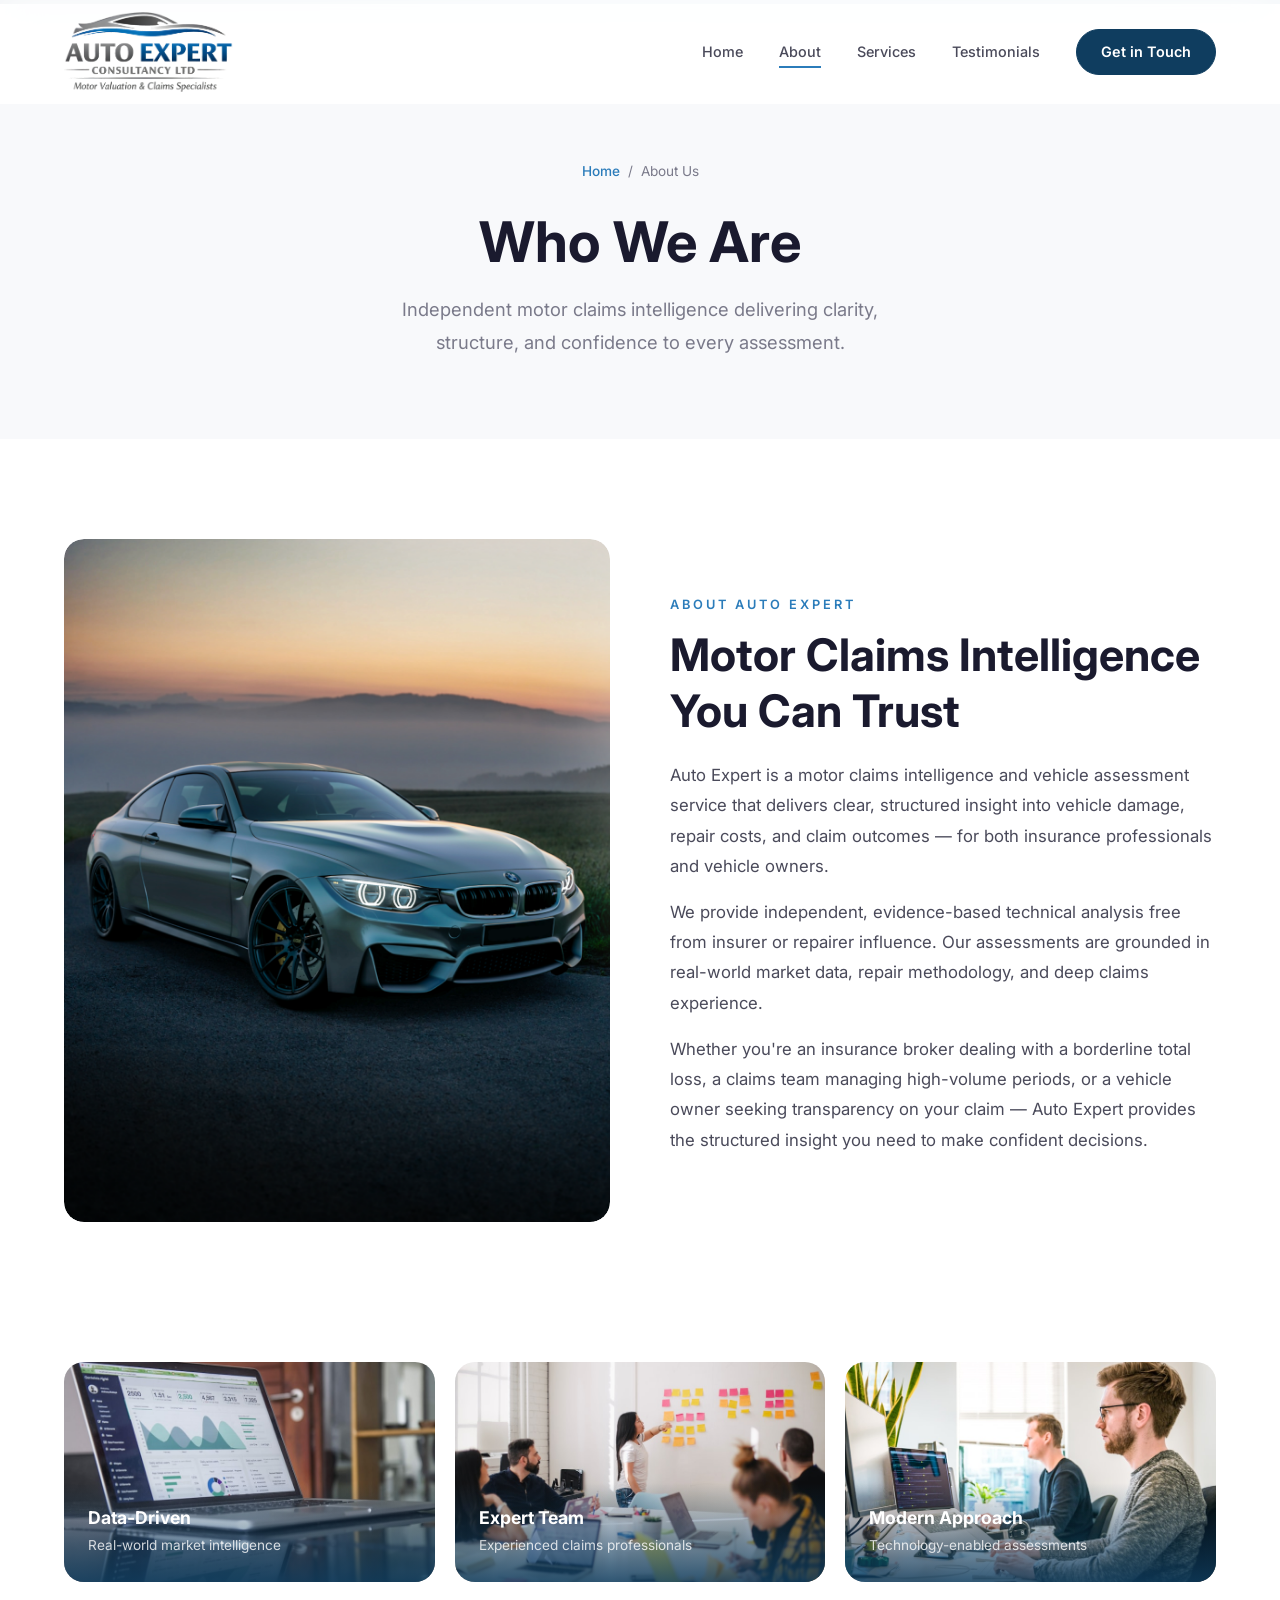
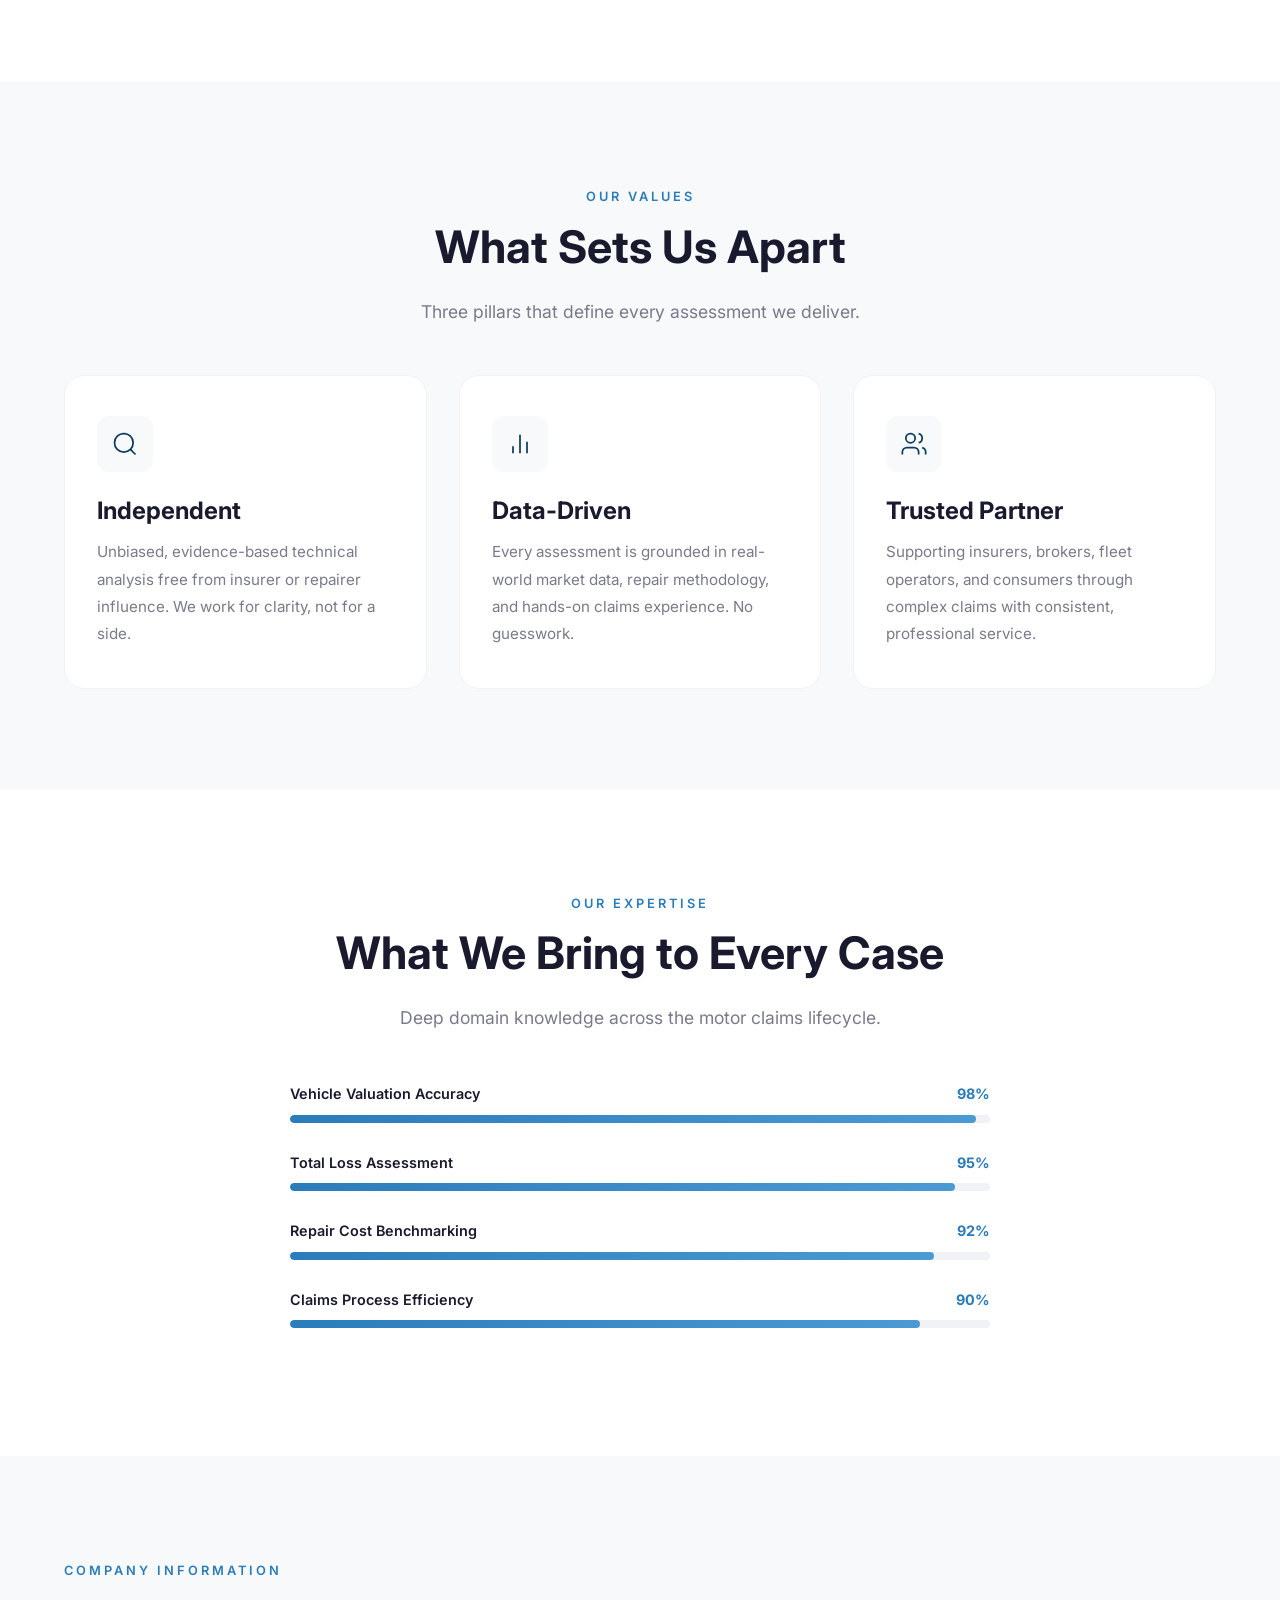
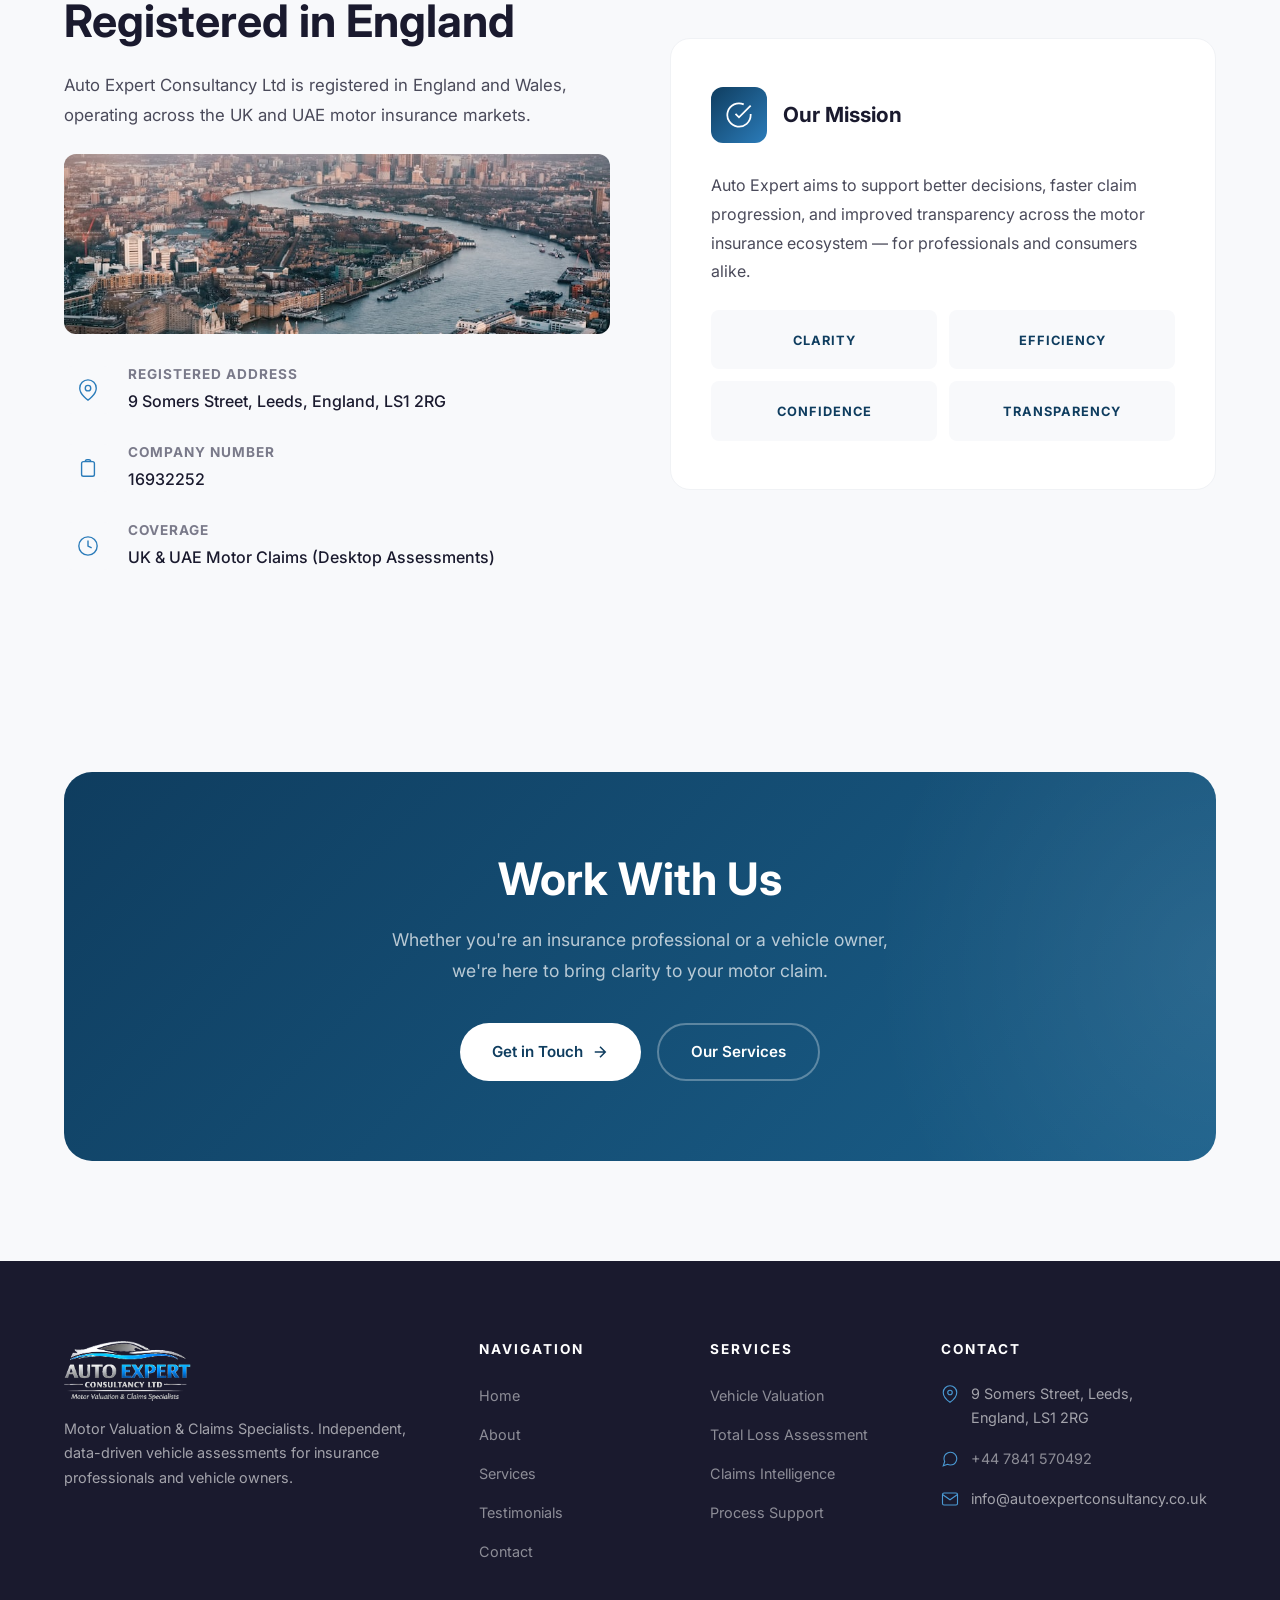
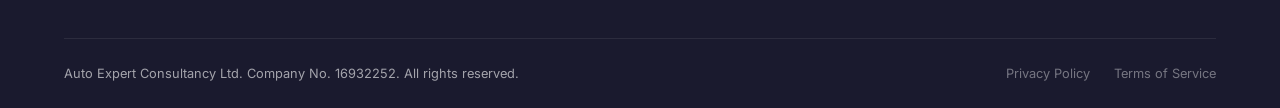
==== commit 9c34dca7: "Remove pricing section, add compressed stock images across all pages - Removed fake pricing section " ====
--- a/about.html
+++ b/about.html
@@ -65,6 +65,35 @@
     </div>
   </section>
 
+  <!-- Image Gallery -->
+  <section style="padding-top:0;">
+    <div class="container">
+      <div class="image-gallery-grid">
+        <div class="image-card fade-up">
+          <img src="images/data-analysis.jpg" alt="Data-driven analysis" loading="lazy">
+          <div class="image-card-overlay">
+            <h4>Data-Driven</h4>
+            <p>Real-world market intelligence</p>
+          </div>
+        </div>
+        <div class="image-card fade-up">
+          <img src="images/team-meeting.jpg" alt="Expert team collaboration" loading="lazy">
+          <div class="image-card-overlay">
+            <h4>Expert Team</h4>
+            <p>Experienced claims professionals</p>
+          </div>
+        </div>
+        <div class="image-card fade-up">
+          <img src="images/office-workspace.jpg" alt="Modern workspace" loading="lazy">
+          <div class="image-card-overlay">
+            <h4>Modern Approach</h4>
+            <p>Technology-enabled assessments</p>
+          </div>
+        </div>
+      </div>
+    </div>
+  </section>
+
   <!-- Core Values -->
   <section class="features" style="background: var(--grey-50);">
     <div class="container text-center">
@@ -148,6 +177,9 @@
           <span class="section-label">Company Information</span>
           <h2 class="section-title">Registered in England</h2>
           <p>Auto Expert Consultancy Ltd is registered in England and Wales, operating across the UK and UAE motor insurance markets.</p>
+          <div style="margin-top:24px;border-radius:var(--radius-md);overflow:hidden;height:180px;">
+            <img src="images/uk-city.jpg" alt="Leeds, England" style="width:100%;height:100%;object-fit:cover;" loading="lazy">
+          </div>
           <div class="contact-info-list" style="margin-top: 32px;">
             <div class="contact-info-item">
               <div class="contact-info-icon">
--- a/css/style.css
+++ b/css/style.css
@@ -1520,6 +1520,212 @@
 }
 
 /* ============================================
+   SERVICE CARD IMAGES & SECTION IMAGES
+   ============================================ */
+.service-card-img {
+  width: calc(100% + 64px);
+  margin: -40px -32px 24px -32px;
+  height: 200px;
+  overflow: hidden;
+}
+
+.service-card-img img {
+  width: 100%;
+  height: 100%;
+  object-fit: cover;
+  transition: transform 0.5s ease;
+}
+
+.service-card:hover .service-card-img img {
+  transform: scale(1.05);
+}
+
+.section-image-banner {
+  width: 100%;
+  border-radius: var(--radius-lg);
+  overflow: hidden;
+  margin-bottom: 48px;
+  max-height: 360px;
+}
+
+.section-image-banner img {
+  width: 100%;
+  height: 100%;
+  object-fit: cover;
+}
+
+.image-card {
+  border-radius: var(--radius-lg);
+  overflow: hidden;
+  position: relative;
+}
+
+.image-card img {
+  width: 100%;
+  height: 100%;
+  object-fit: cover;
+  transition: transform 0.5s ease;
+}
+
+.image-card:hover img {
+  transform: scale(1.03);
+}
+
+.image-card-overlay {
+  position: absolute;
+  bottom: 0;
+  left: 0;
+  right: 0;
+  padding: 24px;
+  background: linear-gradient(transparent, rgba(15,61,95,0.85));
+  color: white;
+}
+
+.image-card-overlay h4 {
+  color: white;
+  font-size: 1.1rem;
+  margin-bottom: 4px;
+}
+
+.image-card-overlay p {
+  color: rgba(255,255,255,0.8);
+  font-size: 0.85rem;
+  margin: 0;
+}
+
+.hero-bg-image {
+  position: absolute;
+  top: 0;
+  left: 0;
+  right: 0;
+  bottom: 0;
+  z-index: 0;
+}
+
+.hero-bg-image img {
+  width: 100%;
+  height: 100%;
+  object-fit: cover;
+}
+
+.hero-bg-image::after {
+  content: '';
+  position: absolute;
+  top: 0;
+  left: 0;
+  right: 0;
+  bottom: 0;
+  background: linear-gradient(135deg, rgba(15,61,95,0.92) 0%, rgba(26,95,138,0.88) 50%, rgba(15,61,95,0.95) 100%);
+}
+
+.split-image-text {
+  display: grid;
+  grid-template-columns: 1fr 1fr;
+  gap: 48px;
+  align-items: center;
+}
+
+.split-image-text .split-image {
+  border-radius: var(--radius-lg);
+  overflow: hidden;
+  height: 400px;
+}
+
+.split-image-text .split-image img {
+  width: 100%;
+  height: 100%;
+  object-fit: cover;
+}
+
+.image-gallery-grid {
+  display: grid;
+  grid-template-columns: repeat(3, 1fr);
+  gap: 20px;
+  margin-top: 40px;
+}
+
+.image-gallery-grid .image-card {
+  height: 220px;
+}
+
+.trust-banner {
+  position: relative;
+  border-radius: var(--radius-lg);
+  overflow: hidden;
+  padding: 60px 40px;
+  text-align: center;
+  color: white;
+}
+
+.trust-banner img {
+  position: absolute;
+  top: 0;
+  left: 0;
+  width: 100%;
+  height: 100%;
+  object-fit: cover;
+  z-index: 0;
+}
+
+.trust-banner::after {
+  content: '';
+  position: absolute;
+  top: 0;
+  left: 0;
+  right: 0;
+  bottom: 0;
+  background: linear-gradient(135deg, rgba(15,61,95,0.88), rgba(43,124,186,0.85));
+  z-index: 1;
+}
+
+.trust-banner-content {
+  position: relative;
+  z-index: 2;
+}
+
+.trust-banner-content h3 {
+  color: white;
+  font-size: 1.8rem;
+  margin-bottom: 12px;
+}
+
+.trust-banner-content p {
+  color: rgba(255,255,255,0.85);
+  max-width: 600px;
+  margin: 0 auto;
+}
+
+@media (max-width: 1024px) {
+  .split-image-text {
+    grid-template-columns: 1fr;
+  }
+  .split-image-text .split-image {
+    height: 300px;
+  }
+  .image-gallery-grid {
+    grid-template-columns: repeat(2, 1fr);
+  }
+}
+
+@media (max-width: 768px) {
+  .service-card-img {
+    height: 160px;
+  }
+  .image-gallery-grid {
+    grid-template-columns: 1fr;
+  }
+  .image-gallery-grid .image-card {
+    height: 200px;
+  }
+  .trust-banner {
+    padding: 40px 20px;
+  }
+  .trust-banner-content h3 {
+    font-size: 1.4rem;
+  }
+}
+
+/* ============================================
    RESPONSIVE (existing)
    ============================================ */
 @media (max-width: 1024px) {
